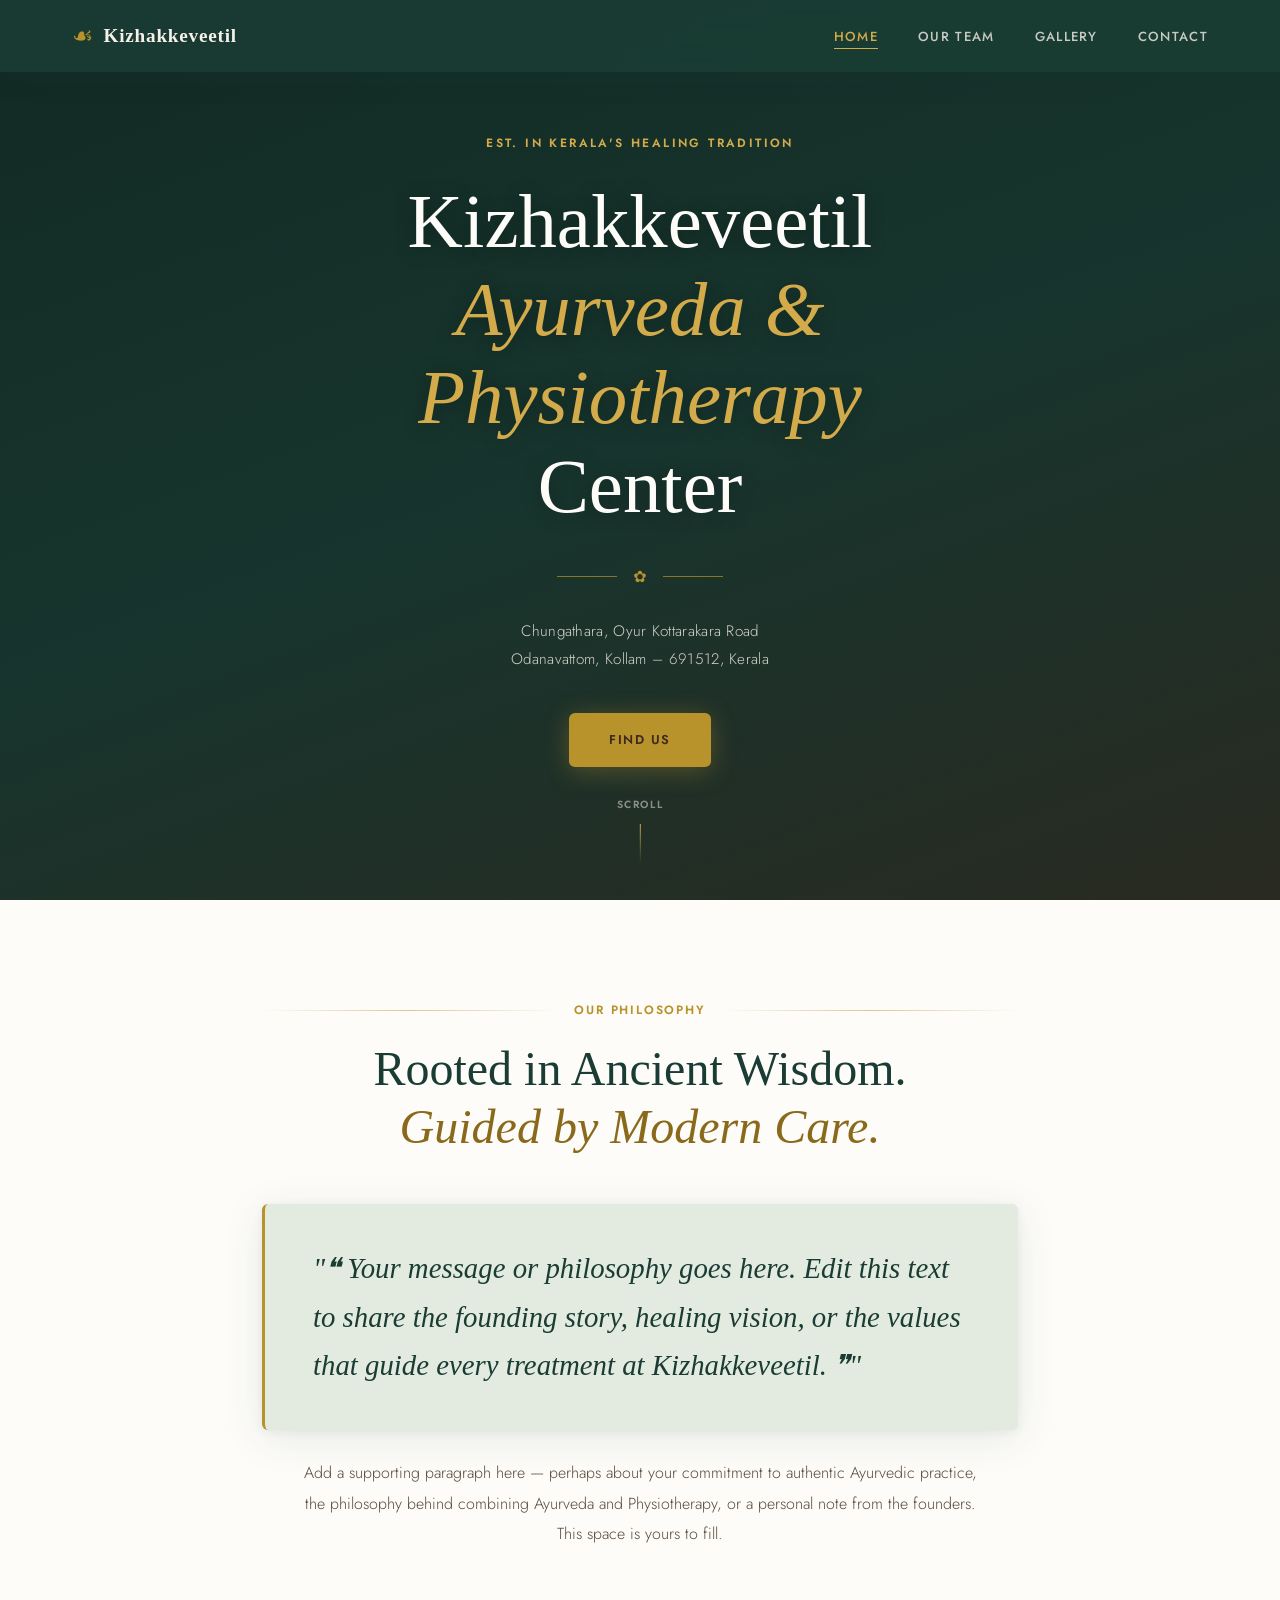
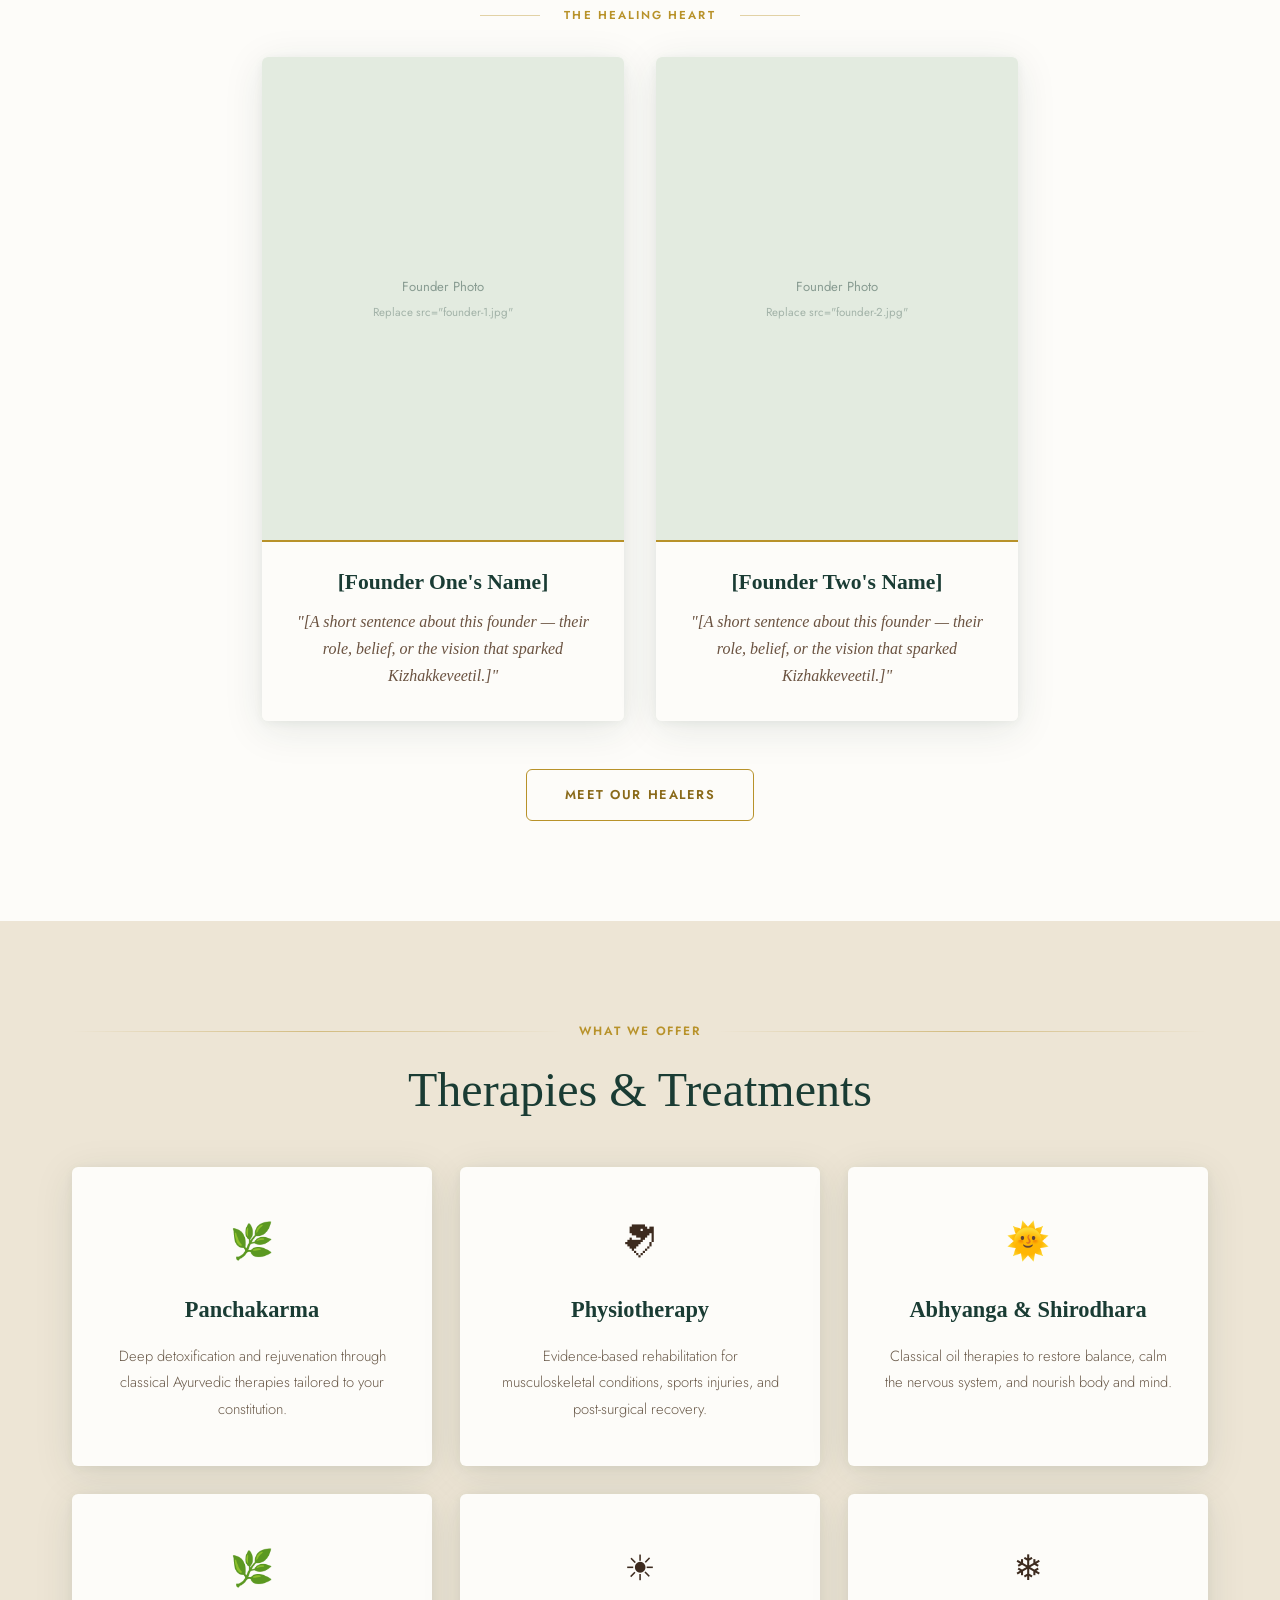
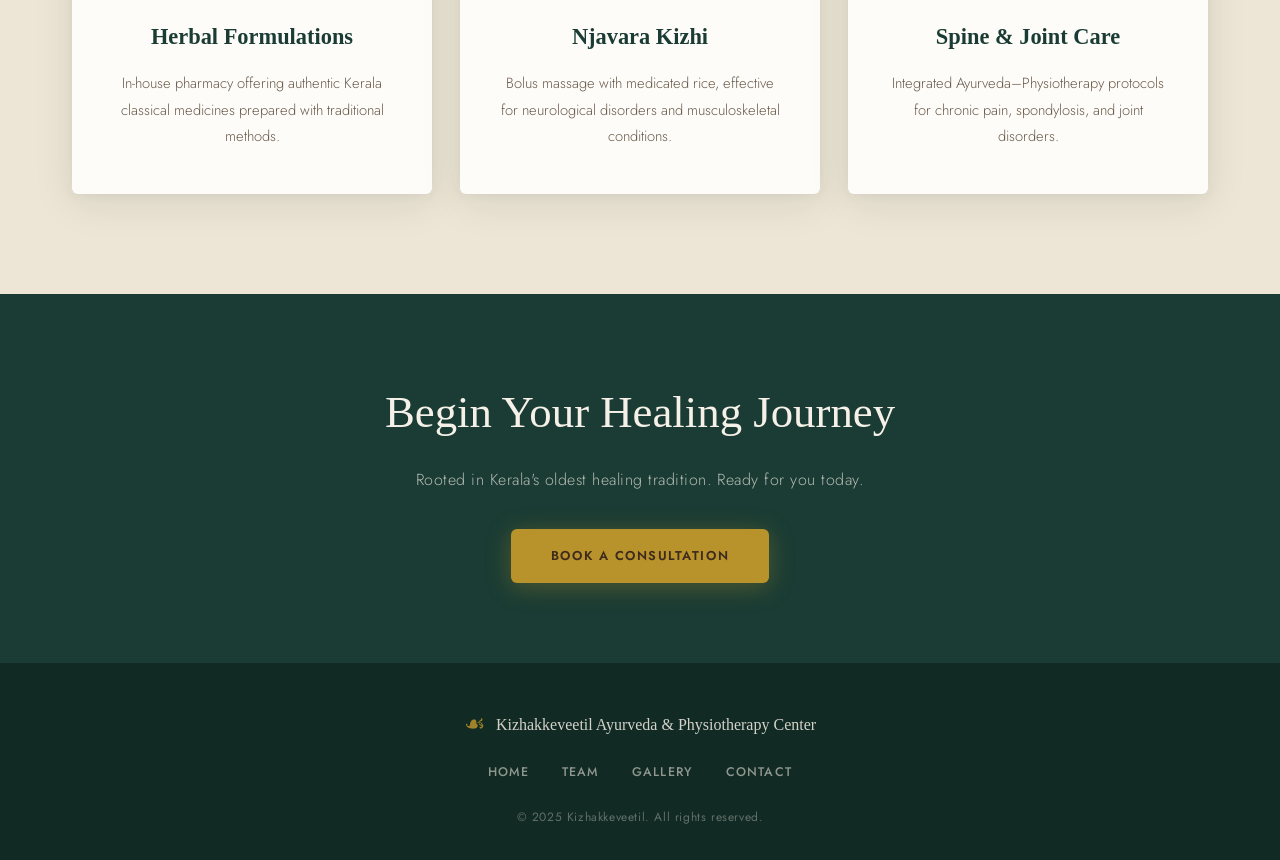
==== index.html @ 55d4a6c8 "edit 2" ====
<!DOCTYPE html>
<html lang="en">
<head>
  <meta charset="UTF-8" />
  <meta name="viewport" content="width=device-width, initial-scale=1.0" />
  <title>Kizhakkeveetil Ayurveda & Physiotherapy Center</title>
  <link rel="stylesheet" href="style.css" />
  <link rel="preconnect" href="https://fonts.googleapis.com" />
  <link rel="preconnect" href="https://fonts.gstatic.com" crossorigin />
  <link href="https://fonts.googleapis.com/css2?family=Cormorant+Garant:ital,wght@0,300;0,400;0,600;0,700;1,300;1,400&family=Jost:wght@300;400;500;600&display=swap" rel="stylesheet" />
</head>
<body>

  <!-- NAV -->
  <nav class="navbar" id="navbar">
    <div class="nav-inner">
      <a href="index.html" class="nav-logo">
        <span class="logo-leaf">&#9753;</span>
        <span class="logo-text">Kizhakkeveetil</span>
      </a>
      <button class="nav-toggle" id="navToggle" aria-label="Toggle menu">
        <span></span><span></span><span></span>
      </button>
      <ul class="nav-links" id="navLinks">
        <li><a href="index.html" class="active">Home</a></li>
        <li><a href="team.html">Our Team</a></li>
        <li><a href="gallery.html">Gallery</a></li>
        <li><a href="contact.html">Contact</a></li>
      </ul>
    </div>
  </nav>

  <!-- HERO -->
  <section class="hero" id="hero">
    <div class="hero-overlay"></div>
    <!-- Replace the src below with your clinic image path -->
    <img src="clinic-hero.jpg" alt="Kizhakkeveetil Clinic" class="hero-bg" id="heroBg" onerror="this.style.display='none'" />
    <div class="hero-content">
      <p class="hero-eyebrow">Est. in Kerala's Healing Tradition</p>
      <h1 class="hero-title">Kizhakkeveetil<br /><em>Ayurveda & Physiotherapy</em><br />Center</h1>
      <div class="hero-divider">
        <span class="divider-line"></span>
        <span class="divider-icon">&#10047;</span>
        <span class="divider-line"></span>
      </div>
      <address class="hero-address">
        Chungathara, Oyur Kottarakara Road<br />
        Odanavattom, Kollam – 691512, Kerala
      </address>
      <a href="contact.html" class="btn-primary">Find Us</a>
    </div>
    <div class="hero-scroll-hint">
      <span>Scroll</span>
      <div class="scroll-line"></div>
    </div>
  </section>

  <!-- PHILOSOPHY / MESSAGE -->
  <section class="philosophy" id="philosophy">
    <div class="section-inner philosophy-inner">
      <div class="philosophy-label">
        <span class="label-line"></span>
        <span>Our Philosophy</span>
        <span class="label-line"></span>
      </div>
      <h2 class="section-title">Rooted in Ancient Wisdom.<br /><em>Guided by Modern Care.</em></h2>

      <!-- ═══════════════════════════════════════════════════════════════════
           EDIT THIS SECTION — Replace the placeholder text below with your
           clinic's own message, philosophy, or mission statement.
           You can use multiple <p> tags for paragraphs.
      ═══════════════════════════════════════════════════════════════════ -->
      <div class="philosophy-text">
        <p class="philosophy-quote">
          "&#10077; <em>Your message or philosophy goes here. Edit this text to share the founding story, healing vision, or the values that guide every treatment at Kizhakkeveetil.</em> &#10078;"
        </p>
        <p class="philosophy-body">
          Add a supporting paragraph here — perhaps about your commitment to authentic Ayurvedic practice, the philosophy behind combining Ayurveda and Physiotherapy, or a personal note from the founders. This space is yours to fill.
        </p>
      </div>
      <!-- ═══════════════════════════════════════════════════════════════════ -->

      <!-- FOUNDERS -->
      <div class="founders">
        <p class="founders-label">The Healing Heart</p>
        <div class="founders-grid">

          <!-- ═══════════════════════════════════════════════════
               FOUNDER 1 — Replace image src and edit name + line
          ═══════════════════════════════════════════════════ -->
          <div class="founder-card">
            <div class="founder-photo-wrap">
              <img
                src="founder-1.jpg"
                alt="Founder 1"
                class="founder-photo"
                onerror="this.parentElement.classList.add('founder-placeholder')"
              />
              <div class="founder-placeholder-text">Founder Photo<br /><small>Replace src="founder-1.jpg"</small></div>
            </div>
            <div class="founder-info">
              <!-- Replace with founder's name -->
              <h3 class="founder-name">[Founder One's Name]</h3>
              <!-- Replace with a short one-liner: role, vision, or legacy sentence -->
              <p class="founder-line"><em>"[A short sentence about this founder — their role, belief, or the vision that sparked Kizhakkeveetil.]"</em></p>
            </div>
          </div>
          <!-- ═══════════════════════════════════════════════════ -->

          <!-- ═══════════════════════════════════════════════════
               FOUNDER 2 — Replace image src and edit name + line
          ═══════════════════════════════════════════════════ -->
          <div class="founder-card">
            <div class="founder-photo-wrap">
              <img
                src="founder-2.jpg"
                alt="Founder 2"
                class="founder-photo"
                onerror="this.parentElement.classList.add('founder-placeholder')"
              />
              <div class="founder-placeholder-text">Founder Photo<br /><small>Replace src="founder-2.jpg"</small></div>
            </div>
            <div class="founder-info">
              <!-- Replace with founder's name -->
              <h3 class="founder-name">[Founder Two's Name]</h3>
              <!-- Replace with a short one-liner -->
              <p class="founder-line"><em>"[A short sentence about this founder — their role, belief, or the vision that sparked Kizhakkeveetil.]"</em></p>
            </div>
          </div>
          <!-- ═══════════════════════════════════════════════════ -->

        </div>
      </div>
      <!-- END FOUNDERS -->

      <a href="team.html" class="btn-secondary">Meet Our Healers</a>
    </div>
  </section>

  <!-- SERVICES -->
  <section class="services" id="services">
    <div class="section-inner">
      <div class="philosophy-label">
        <span class="label-line"></span>
        <span>What We Offer</span>
        <span class="label-line"></span>
      </div>
      <h2 class="section-title">Therapies &amp; Treatments</h2>
      <div class="services-grid">

        <div class="service-card">
          <div class="service-icon">&#127807;</div>
          <h3>Panchakarma</h3>
          <p>Deep detoxification and rejuvenation through classical Ayurvedic therapies tailored to your constitution.</p>
        </div>

        <div class="service-card">
          <div class="service-icon">&#129544;</div>
          <h3>Physiotherapy</h3>
          <p>Evidence-based rehabilitation for musculoskeletal conditions, sports injuries, and post-surgical recovery.</p>
        </div>

        <div class="service-card">
          <div class="service-icon">&#127774;</div>
          <h3>Abhyanga &amp; Shirodhara</h3>
          <p>Classical oil therapies to restore balance, calm the nervous system, and nourish body and mind.</p>
        </div>

        <div class="service-card">
          <div class="service-icon">&#127807;</div>
          <h3>Herbal Formulations</h3>
          <p>In-house pharmacy offering authentic Kerala classical medicines prepared with traditional methods.</p>
        </div>

        <div class="service-card">
          <div class="service-icon">&#9728;</div>
          <h3>Njavara Kizhi</h3>
          <p>Bolus massage with medicated rice, effective for neurological disorders and musculoskeletal conditions.</p>
        </div>

        <div class="service-card">
          <div class="service-icon">&#10052;</div>
          <h3>Spine &amp; Joint Care</h3>
          <p>Integrated Ayurveda–Physiotherapy protocols for chronic pain, spondylosis, and joint disorders.</p>
        </div>

      </div>
    </div>
  </section>

  <!-- CTA STRIP -->
  <section class="cta-strip">
    <div class="section-inner cta-inner">
      <h2>Begin Your Healing Journey</h2>
      <p>Rooted in Kerala's oldest healing tradition. Ready for you today.</p>
      <a href="contact.html" class="btn-primary">Book a Consultation</a>
    </div>
  </section>

  <!-- FOOTER -->
  <footer class="footer">
    <div class="footer-inner">
      <div class="footer-brand">
        <span class="logo-leaf">&#9753;</span>
        <span>Kizhakkeveetil Ayurveda &amp; Physiotherapy Center</span>
      </div>
      <div class="footer-links">
        <a href="index.html">Home</a>
        <a href="team.html">Team</a>
        <a href="gallery.html">Gallery</a>
        <a href="contact.html">Contact</a>
      </div>
      <p class="footer-copy">&copy; 2025 Kizhakkeveetil. All rights reserved.</p>
    </div>
  </footer>

  <script src="script.js"></script>
</body>
</html>
---- style.css ----
/* ═══════════════════════════════════════════════════════════════
   KIZHAKKEVEETIL AYURVEDA & PHYSIOTHERAPY CENTER
   style.css — Premium Ayurvedic Identity
   
   Palette:
     Forest Green  #1A3C34
     Cream         #F5F0E8
     Sand          #EDE5D5
     Gold          #B8922A
     Dark Gold     #8A6A1A
     Bark Brown    #3D2B1F
     Soft Moss     #E3EBE0
     White         #FDFCF9
   ═══════════════════════════════════════════════════════════════ */

:root {
  --green:       #1A3C34;
  --green-deep:  #122A24;
  --green-light: #2E5C4F;
  --cream:       #F5F0E8;
  --sand:        #EDE5D5;
  --gold:        #B8922A;
  --gold-light:  #D4AB4A;
  --gold-dark:   #8A6A1A;
  --bark:        #3D2B1F;
  --moss:        #E3EBE0;
  --white:       #FDFCF9;

  --font-display: 'Cormorant Garant', Georgia, serif;
  --font-body:    'Jost', system-ui, sans-serif;

  --shadow-card:   0 8px 40px rgba(26,60,52,0.10), 0 2px 10px rgba(26,60,52,0.06);
  --shadow-hover:  0 20px 60px rgba(26,60,52,0.16), 0 6px 20px rgba(26,60,52,0.10);
  --shadow-nav:    0 4px 30px rgba(26,60,52,0.12);

  --radius:     6px;
  --nav-height: 72px;
  --max-width:  1200px;
  --section-pad: 100px;
}

/* ─── RESET & BASE ───────────────────────────────────────────── */
*, *::before, *::after { box-sizing: border-box; margin: 0; padding: 0; }

html { scroll-behavior: smooth; font-size: 16px; }

body {
  font-family: var(--font-body);
  background-color: var(--cream);
  color: var(--bark);
  line-height: 1.7;
  -webkit-font-smoothing: antialiased;
}

img { display: block; max-width: 100%; height: auto; }
a { color: inherit; text-decoration: none; }
address { font-style: normal; }

/* ─── NAVBAR ─────────────────────────────────────────────────── */
.navbar {
  position: fixed;
  top: 0; left: 0; right: 0;
  z-index: 1000;
  height: var(--nav-height);
  background: rgba(26, 60, 52, 0.96);
  backdrop-filter: blur(12px);
  -webkit-backdrop-filter: blur(12px);
  box-shadow: var(--shadow-nav);
  transition: background 0.3s;
}

.navbar.scrolled {
  background: rgba(18, 42, 36, 0.98);
}

.nav-inner {
  max-width: var(--max-width);
  margin: 0 auto;
  padding: 0 32px;
  height: 100%;
  display: flex;
  align-items: center;
  justify-content: space-between;
}

.nav-logo {
  display: flex;
  align-items: center;
  gap: 10px;
  color: var(--cream);
  text-decoration: none;
}

.logo-leaf {
  font-size: 1.5rem;
  color: var(--gold);
  line-height: 1;
}

.logo-text {
  font-family: var(--font-display);
  font-size: 1.2rem;
  font-weight: 600;
  letter-spacing: 0.04em;
  color: var(--cream);
}

.nav-links {
  display: flex;
  list-style: none;
  gap: 40px;
}

.nav-links a {
  font-family: var(--font-body);
  font-size: 0.82rem;
  font-weight: 500;
  letter-spacing: 0.1em;
  text-transform: uppercase;
  color: rgba(245, 240, 232, 0.8);
  padding-bottom: 2px;
  border-bottom: 1px solid transparent;
  transition: color 0.2s, border-color 0.2s;
}

.nav-links a:hover,
.nav-links a.active {
  color: var(--gold-light);
  border-bottom-color: var(--gold-light);
}

.nav-toggle {
  display: none;
  flex-direction: column;
  gap: 5px;
  background: none;
  border: none;
  cursor: pointer;
  padding: 4px;
}

.nav-toggle span {
  display: block;
  width: 26px;
  height: 2px;
  background: var(--cream);
  border-radius: 2px;
  transition: all 0.3s;
}

/* ─── SECTION UTILITIES ──────────────────────────────────────── */
.section-inner {
  max-width: var(--max-width);
  margin: 0 auto;
  padding: var(--section-pad) 32px;
}

.philosophy-label {
  display: flex;
  align-items: center;
  gap: 16px;
  margin-bottom: 20px;
  font-family: var(--font-body);
  font-size: 0.75rem;
  font-weight: 600;
  letter-spacing: 0.15em;
  text-transform: uppercase;
  color: var(--gold);
}

.label-line {
  flex: 1;
  height: 1px;
  background: linear-gradient(to right, transparent, var(--gold), transparent);
  opacity: 0.5;
}

.section-title {
  font-family: var(--font-display);
  font-size: clamp(2rem, 4vw, 3rem);
  font-weight: 400;
  color: var(--green);
  line-height: 1.2;
  margin-bottom: 48px;
  text-align: center;
}

.section-title em {
  font-style: italic;
  color: var(--gold-dark);
}

/* ─── HERO ───────────────────────────────────────────────────── */
.hero {
  position: relative;
  min-height: 100vh;
  display: flex;
  align-items: center;
  justify-content: center;
  overflow: hidden;
  background: var(--green-deep);
}

.hero-bg {
  position: absolute;
  inset: 0;
  width: 100%;
  height: 100%;
  object-fit: cover;
  object-position: center;
  z-index: 0;
}

.hero-overlay {
  position: absolute;
  inset: 0;
  background: linear-gradient(
    160deg,
    rgba(18, 42, 36, 0.75) 0%,
    rgba(26, 60, 52, 0.60) 50%,
    rgba(61, 43, 31, 0.55) 100%
  );
  z-index: 1;
}

.hero-content {
  position: relative;
  z-index: 2;
  text-align: center;
  padding: 40px 24px;
  max-width: 800px;
}

.hero-eyebrow {
  font-family: var(--font-body);
  font-size: 0.75rem;
  font-weight: 600;
  letter-spacing: 0.2em;
  text-transform: uppercase;
  color: var(--gold-light);
  margin-bottom: 24px;
}

.hero-title {
  font-family: var(--font-display);
  font-size: clamp(2.4rem, 6vw, 5rem);
  font-weight: 300;
  line-height: 1.15;
  color: var(--white);
  margin-bottom: 32px;
  text-shadow: 0 2px 20px rgba(0,0,0,0.3);
}

.hero-title em {
  font-style: italic;
  color: var(--gold-light);
  font-weight: 400;
}

.hero-divider {
  display: flex;
  align-items: center;
  gap: 16px;
  justify-content: center;
  margin-bottom: 28px;
}

.divider-line {
  width: 60px;
  height: 1px;
  background: var(--gold);
  opacity: 0.7;
}

.divider-icon {
  color: var(--gold);
  font-size: 1rem;
}

.hero-address {
  font-family: var(--font-body);
  font-size: 0.95rem;
  font-weight: 300;
  color: rgba(245, 240, 232, 0.85);
  line-height: 1.8;
  margin-bottom: 40px;
  letter-spacing: 0.02em;
}

.hero-scroll-hint {
  position: absolute;
  bottom: 36px;
  left: 50%;
  transform: translateX(-50%);
  z-index: 2;
  display: flex;
  flex-direction: column;
  align-items: center;
  gap: 10px;
  color: rgba(245, 240, 232, 0.5);
  font-size: 0.65rem;
  font-weight: 600;
  letter-spacing: 0.15em;
  text-transform: uppercase;
}

.scroll-line {
  width: 1px;
  height: 40px;
  background: linear-gradient(to bottom, var(--gold-light), transparent);
  animation: scrollPulse 2s ease-in-out infinite;
}

@keyframes scrollPulse {
  0%, 100% { opacity: 0.4; transform: scaleY(0.8); }
  50%       { opacity: 1;   transform: scaleY(1);   }
}

/* ─── BUTTONS ────────────────────────────────────────────────── */
.btn-primary {
  display: inline-block;
  background: var(--gold);
  color: var(--bark);
  font-family: var(--font-body);
  font-size: 0.8rem;
  font-weight: 600;
  letter-spacing: 0.12em;
  text-transform: uppercase;
  padding: 16px 40px;
  border-radius: var(--radius);
  box-shadow: 0 4px 24px rgba(184, 146, 42, 0.35);
  transition: background 0.25s, transform 0.2s, box-shadow 0.25s;
}

.btn-primary:hover {
  background: var(--gold-light);
  transform: translateY(-2px);
  box-shadow: 0 8px 32px rgba(184, 146, 42, 0.45);
}

.btn-secondary {
  display: inline-block;
  border: 1.5px solid var(--gold);
  color: var(--gold-dark);
  font-family: var(--font-body);
  font-size: 0.8rem;
  font-weight: 600;
  letter-spacing: 0.12em;
  text-transform: uppercase;
  padding: 14px 38px;
  border-radius: var(--radius);
  transition: all 0.25s;
}

.btn-secondary:hover {
  background: var(--gold);
  color: var(--bark);
  transform: translateY(-2px);
  box-shadow: 0 8px 32px rgba(184, 146, 42, 0.25);
}

/* ─── PHILOSOPHY ─────────────────────────────────────────────── */
.philosophy {
  background: var(--white);
}

.philosophy-inner {
  text-align: center;
  max-width: 820px;
}

.philosophy-quote {
  font-family: var(--font-display);
  font-size: clamp(1.3rem, 2.5vw, 1.8rem);
  font-style: italic;
  font-weight: 400;
  color: var(--green);
  line-height: 1.7;
  margin-bottom: 28px;
  padding: 40px 48px;
  background: var(--moss);
  border-left: 3px solid var(--gold);
  border-radius: var(--radius);
  box-shadow: var(--shadow-card);
  text-align: left;
}

.philosophy-body {
  font-size: 1rem;
  font-weight: 300;
  color: #5a4a3a;
  line-height: 1.9;
  margin-bottom: 40px;
  max-width: 680px;
  margin-left: auto;
  margin-right: auto;
}

/* ─── FOUNDERS (inside Philosophy section) ───────────────────── */
.founders {
  width: 100%;
  margin-top: 56px;
  margin-bottom: 48px;
}

.founders-label {
  font-family: var(--font-body);
  font-size: 0.72rem;
  font-weight: 600;
  letter-spacing: 0.18em;
  text-transform: uppercase;
  color: var(--gold);
  text-align: center;
  margin-bottom: 32px;
  position: relative;
}

.founders-label::before,
.founders-label::after {
  content: '';
  position: absolute;
  top: 50%;
  width: 60px;
  height: 1px;
  background: var(--gold);
  opacity: 0.4;
}

.founders-label::before { right: calc(50% + 100px); }
.founders-label::after  { left:  calc(50% + 100px); }

.founders-grid {
  display: grid;
  grid-template-columns: 1fr 1fr;
  gap: 32px;
  max-width: 860px;
  margin: 0 auto;
}

.founder-card {
  display: flex;
  flex-direction: column;
  align-items: center;
  gap: 0;
  background: var(--white);
  border-radius: var(--radius);
  box-shadow: var(--shadow-card);
  overflow: hidden;
  transition: transform 0.3s ease, box-shadow 0.3s ease;
}

.founder-card:hover {
  transform: translateY(-6px);
  box-shadow: var(--shadow-hover);
}

.founder-photo-wrap {
  width: 100%;
  aspect-ratio: 3 / 4;
  overflow: hidden;
  background: var(--moss);
  position: relative;
  display: flex;
  align-items: center;
  justify-content: center;
}

.founder-photo {
  width: 100%;
  height: 100%;
  object-fit: cover;
  object-position: top center;
  transition: transform 0.5s ease;
  display: block;
}

.founder-card:hover .founder-photo {
  transform: scale(1.04);
}

/* hide real image when broken, show placeholder text */
.founder-photo-wrap.founder-placeholder .founder-photo {
  display: none;
}

.founder-placeholder-text {
  display: none;
  text-align: center;
  font-family: var(--font-body);
  font-size: 0.82rem;
  color: rgba(26, 60, 52, 0.45);
  padding: 20px;
  line-height: 1.6;
}

.founder-placeholder-text small {
  display: block;
  margin-top: 6px;
  font-size: 0.72rem;
  opacity: 0.7;
}

.founder-photo-wrap.founder-placeholder .founder-placeholder-text {
  display: block;
}

.founder-info {
  width: 100%;
  padding: 28px 28px 32px;
  text-align: center;
  border-top: 2px solid var(--gold);
  background: var(--white);
}

.founder-name {
  font-family: var(--font-display);
  font-size: 1.35rem;
  font-weight: 600;
  color: var(--green);
  margin-bottom: 12px;
  line-height: 1.2;
}

.founder-line {
  font-family: var(--font-display);
  font-size: 1rem;
  font-style: italic;
  color: #6a5240;
  line-height: 1.7;
}

/* Responsive */
@media (max-width: 600px) {
  .founders-grid {
    grid-template-columns: 1fr;
    max-width: 360px;
  }

  .founders-label::before,
  .founders-label::after { display: none; }
}

/* ─── SERVICES ───────────────────────────────────────────────── */
.services {
  background: var(--sand);
}

.services-grid {
  display: grid;
  grid-template-columns: repeat(3, 1fr);
  gap: 28px;
}

.service-card {
  background: var(--white);
  padding: 44px 36px;
  border-radius: var(--radius);
  box-shadow: var(--shadow-card);
  transition: transform 0.3s ease, box-shadow 0.3s ease;
  text-align: center;
}

.service-card:hover {
  transform: translateY(-8px);
  box-shadow: var(--shadow-hover);
}

.service-icon {
  font-size: 2.2rem;
  margin-bottom: 20px;
  display: block;
}

.service-card h3 {
  font-family: var(--font-display);
  font-size: 1.4rem;
  font-weight: 600;
  color: var(--green);
  margin-bottom: 14px;
}

.service-card p {
  font-size: 0.92rem;
  font-weight: 300;
  color: #6a5a4a;
  line-height: 1.8;
}

/* ─── CTA STRIP ──────────────────────────────────────────────── */
.cta-strip {
  background: var(--green);
  text-align: center;
}

.cta-inner {
  padding-top: 80px;
  padding-bottom: 80px;
}

.cta-strip h2 {
  font-family: var(--font-display);
  font-size: clamp(1.8rem, 3.5vw, 2.8rem);
  font-weight: 400;
  color: var(--cream);
  margin-bottom: 16px;
}

.cta-strip p {
  font-size: 1rem;
  font-weight: 300;
  color: rgba(245, 240, 232, 0.7);
  margin-bottom: 36px;
  letter-spacing: 0.03em;
}

/* ─── PAGE HERO (inner pages) ────────────────────────────────── */
.page-hero {
  min-height: 52vh;
  background: var(--green);
  display: flex;
  align-items: center;
  justify-content: center;
  text-align: center;
  padding: calc(var(--nav-height) + 60px) 32px 80px;
  position: relative;
  overflow: hidden;
}

.page-hero::before {
  content: '';
  position: absolute;
  inset: 0;
  background: radial-gradient(ellipse at center, rgba(184,146,42,0.08) 0%, transparent 70%);
  pointer-events: none;
}

.page-hero-content {
  position: relative;
  max-width: 700px;
}

.page-hero-title {
  font-family: var(--font-display);
  font-size: clamp(2.4rem, 5vw, 4rem);
  font-weight: 300;
  color: var(--cream);
  line-height: 1.2;
  margin-bottom: 24px;
}

.page-hero-title em {
  font-style: italic;
  color: var(--gold-light);
}

.page-hero-sub {
  font-size: 1rem;
  font-weight: 300;
  color: rgba(245, 240, 232, 0.75);
  max-width: 540px;
  margin: 0 auto;
  letter-spacing: 0.02em;
}

/* ─── TEAM ───────────────────────────────────────────────────── */
.team-section {
  background: var(--white);
}

.team-section .section-inner {
  display: flex;
  flex-direction: column;
  gap: 60px;
}

.team-card {
  display: grid;
  grid-template-columns: 340px 1fr;
  gap: 60px;
  background: var(--cream);
  border-radius: var(--radius);
  box-shadow: var(--shadow-card);
  overflow: hidden;
  transition: box-shadow 0.3s;
}

.team-card:hover {
  box-shadow: var(--shadow-hover);
}

.team-card.featured {
  grid-template-columns: 380px 1fr;
}

.team-photo-wrap {
  position: relative;
  aspect-ratio: 3/4;
  overflow: hidden;
  background: var(--moss);
  display: flex;
  align-items: center;
  justify-content: center;
}

.team-photo {
  width: 100%;
  height: 100%;
  object-fit: cover;
  object-position: top center;
  display: block;
}

.team-photo-wrap.photo-placeholder .team-photo {
  display: none;
}

.photo-placeholder-text {
  display: none;
  text-align: center;
  font-family: var(--font-body);
  font-size: 0.85rem;
  color: rgba(26, 60, 52, 0.5);
  padding: 20px;
}

.photo-placeholder-text small {
  display: block;
  margin-top: 6px;
  font-size: 0.75rem;
  opacity: 0.7;
}

.team-photo-wrap.photo-placeholder .photo-placeholder-text {
  display: block;
}

.team-bio {
  padding: 48px 40px 48px 0;
  display: flex;
  flex-direction: column;
  justify-content: center;
}

.team-role-tag {
  display: inline-block;
  background: var(--gold);
  color: var(--bark);
  font-family: var(--font-body);
  font-size: 0.7rem;
  font-weight: 700;
  letter-spacing: 0.14em;
  text-transform: uppercase;
  padding: 5px 14px;
  border-radius: 3px;
  margin-bottom: 18px;
}

.team-name {
  font-family: var(--font-display);
  font-size: clamp(1.6rem, 2.5vw, 2.2rem);
  font-weight: 600;
  color: var(--green);
  margin-bottom: 6px;
  line-height: 1.2;
}

.team-quals {
  font-family: var(--font-display);
  font-size: 1rem;
  font-style: italic;
  color: var(--gold-dark);
  margin-bottom: 24px;
}

.team-divider {
  width: 48px;
  height: 2px;
  background: var(--gold);
  margin-bottom: 24px;
  border-radius: 2px;
}

.team-bio-text {
  font-size: 0.95rem;
  font-weight: 300;
  color: #5a4a3a;
  line-height: 1.9;
  margin-bottom: 16px;
}

/* ─── GALLERY ────────────────────────────────────────────────── */
.gallery-section {
  background: var(--sand);
}

.gallery-grid {
  display: grid;
  grid-template-columns: repeat(3, 1fr);
  grid-auto-rows: 260px;
  gap: 16px;
}

.gallery-item {
  position: relative;
  overflow: hidden;
  border-radius: var(--radius);
  box-shadow: var(--shadow-card);
  background: var(--moss);
  cursor: pointer;
}

.gallery-item.gallery-large {
  grid-column: span 2;
}

.gallery-item img {
  width: 100%;
  height: 100%;
  object-fit: cover;
  transition: transform 0.5s ease;
  display: block;
}

.gallery-item:hover img {
  transform: scale(1.06);
}

.gallery-item.gallery-placeholder::after {
  content: 'Add Image';
  position: absolute;
  inset: 0;
  display: flex;
  align-items: center;
  justify-content: center;
  font-family: var(--font-body);
  font-size: 0.85rem;
  color: rgba(26, 60, 52, 0.4);
  letter-spacing: 0.1em;
}

.gallery-caption {
  position: absolute;
  bottom: 0; left: 0; right: 0;
  background: linear-gradient(to top, rgba(18,42,36,0.7), transparent);
  color: var(--cream);
  font-size: 0.8rem;
  font-weight: 500;
  letter-spacing: 0.08em;
  padding: 24px 16px 14px;
  transform: translateY(100%);
  transition: transform 0.3s ease;
}

.gallery-item:hover .gallery-caption {
  transform: translateY(0);
}

/* ─── REVIEWS ────────────────────────────────────────────────── */
.reviews-section {
  background: var(--white);
}

.reviews-grid {
  display: grid;
  grid-template-columns: repeat(2, 1fr);
  gap: 28px;
}

.review-card {
  background: var(--cream);
  padding: 40px 36px;
  border-radius: var(--radius);
  box-shadow: var(--shadow-card);
  border-top: 3px solid var(--gold);
  transition: transform 0.3s, box-shadow 0.3s;
}

.review-card:hover {
  transform: translateY(-5px);
  box-shadow: var(--shadow-hover);
}

.review-stars {
  color: var(--gold);
  font-size: 1rem;
  letter-spacing: 2px;
  margin-bottom: 20px;
}

.review-text {
  font-family: var(--font-display);
  font-size: 1.1rem;
  font-style: italic;
  color: var(--green);
  line-height: 1.8;
  margin-bottom: 28px;
}

.review-author {
  display: flex;
  align-items: center;
  gap: 14px;
}

.review-author-info strong {
  display: block;
  font-family: var(--font-body);
  font-size: 0.9rem;
  font-weight: 600;
  color: var(--bark);
  margin-bottom: 2px;
}

.review-author-info span {
  font-size: 0.78rem;
  color: var(--gold-dark);
  letter-spacing: 0.05em;
}

/* ─── CONTACT ────────────────────────────────────────────────── */
.contact-section {
  background: var(--sand);
}

.contact-inner {
  display: flex;
  flex-direction: column;
  gap: 80px;
}

.contact-cards {
  display: grid;
  grid-template-columns: repeat(4, 1fr);
  gap: 24px;
}

.contact-card {
  background: var(--white);
  padding: 40px 28px;
  border-radius: var(--radius);
  box-shadow: var(--shadow-card);
  text-align: center;
  transition: transform 0.3s, box-shadow 0.3s;
}

.contact-card:hover {
  transform: translateY(-6px);
  box-shadow: var(--shadow-hover);
}

.contact-icon {
  font-size: 2rem;
  margin-bottom: 16px;
  display: block;
}

.contact-card h3 {
  font-family: var(--font-display);
  font-size: 1.3rem;
  font-weight: 600;
  color: var(--green);
  margin-bottom: 14px;
}

.contact-card p,
.contact-card address {
  font-size: 0.9rem;
  font-weight: 300;
  color: #6a5a4a;
  line-height: 1.9;
}

.contact-card a {
  color: var(--gold-dark);
  font-weight: 500;
  transition: color 0.2s;
}

.contact-card a:hover {
  color: var(--gold);
}

.contact-note {
  margin-top: 10px;
  font-size: 0.8rem !important;
  color: rgba(106, 90, 74, 0.7) !important;
  font-style: italic;
}

.hours-table {
  width: 100%;
  border-collapse: collapse;
  font-size: 0.82rem;
  text-align: left;
}

.hours-table td {
  padding: 6px 0;
  color: #6a5a4a;
  font-weight: 300;
}

.hours-table td:last-child {
  text-align: right;
  font-weight: 500;
  color: var(--green);
}

.map-section {
  text-align: center;
}

.map-wrapper {
  border-radius: var(--radius);
  overflow: hidden;
  box-shadow: var(--shadow-card);
  margin-top: 0;
  border: 3px solid rgba(184, 146, 42, 0.2);
}

.map-wrapper iframe {
  display: block;
}

.map-note {
  margin-top: 16px;
  font-size: 0.82rem;
  color: rgba(106, 90, 74, 0.7);
  font-style: italic;
  text-align: center;
}

/* ─── FOOTER ─────────────────────────────────────────────────── */
.footer {
  background: var(--green-deep);
  padding: 48px 0 32px;
}

.footer-inner {
  max-width: var(--max-width);
  margin: 0 auto;
  padding: 0 32px;
  display: flex;
  flex-direction: column;
  align-items: center;
  gap: 24px;
  text-align: center;
}

.footer-brand {
  display: flex;
  align-items: center;
  gap: 10px;
  font-family: var(--font-display);
  font-size: 1rem;
  color: var(--cream);
  opacity: 0.85;
}

.footer-links {
  display: flex;
  gap: 32px;
  flex-wrap: wrap;
  justify-content: center;
}

.footer-links a {
  font-size: 0.78rem;
  font-weight: 500;
  letter-spacing: 0.1em;
  text-transform: uppercase;
  color: rgba(245, 240, 232, 0.55);
  transition: color 0.2s;
}

.footer-links a:hover {
  color: var(--gold-light);
}

.footer-copy {
  font-size: 0.75rem;
  color: rgba(245, 240, 232, 0.35);
  letter-spacing: 0.05em;
}

/* ─── FADE-IN ANIMATION ──────────────────────────────────────── */
.fade-in {
  opacity: 0;
  transform: translateY(28px);
  transition: opacity 0.7s ease, transform 0.7s ease;
}

.fade-in.visible {
  opacity: 1;
  transform: translateY(0);
}

/* ─── RESPONSIVE ─────────────────────────────────────────────── */
@media (max-width: 1024px) {
  .services-grid {
    grid-template-columns: repeat(2, 1fr);
  }

  .contact-cards {
    grid-template-columns: repeat(2, 1fr);
  }

  .team-card,
  .team-card.featured {
    grid-template-columns: 280px 1fr;
    gap: 36px;
  }
}

@media (max-width: 768px) {
  :root {
    --section-pad: 64px;
    --nav-height:  64px;
  }

  .nav-toggle { display: flex; }

  .nav-links {
    display: none;
    position: absolute;
    top: var(--nav-height);
    left: 0; right: 0;
    background: rgba(18, 42, 36, 0.98);
    flex-direction: column;
    gap: 0;
    padding: 12px 0 24px;
  }

  .nav-links.open { display: flex; }

  .nav-links li a {
    display: block;
    padding: 14px 32px;
    font-size: 0.9rem;
    border-bottom: none;
  }

  .services-grid {
    grid-template-columns: 1fr;
    gap: 20px;
  }

  .reviews-grid {
    grid-template-columns: 1fr;
  }

  .gallery-grid {
    grid-template-columns: repeat(2, 1fr);
    grid-auto-rows: 200px;
  }

  .gallery-item.gallery-large {
    grid-column: span 1;
  }

  .contact-cards {
    grid-template-columns: 1fr;
    gap: 16px;
  }

  .team-card,
  .team-card.featured {
    grid-template-columns: 1fr;
  }

  .team-photo-wrap {
    aspect-ratio: 4/3;
  }

  .team-bio {
    padding: 32px 28px 36px;
  }

  .philosophy-quote {
    padding: 28px 24px;
  }
}

@media (max-width: 480px) {
  .section-inner { padding-left: 20px; padding-right: 20px; }
  .nav-inner     { padding: 0 20px; }

  .gallery-grid {
    grid-template-columns: 1fr;
    grid-auto-rows: 220px;
  }

  .hero-title { font-size: 2.2rem; }
}

/* ─── REDUCED MOTION ─────────────────────────────────────────── */
@media (prefers-reduced-motion: reduce) {
  *, *::before, *::after {
    animation-duration: 0.01ms !important;
    transition-duration: 0.01ms !important;
  }
}
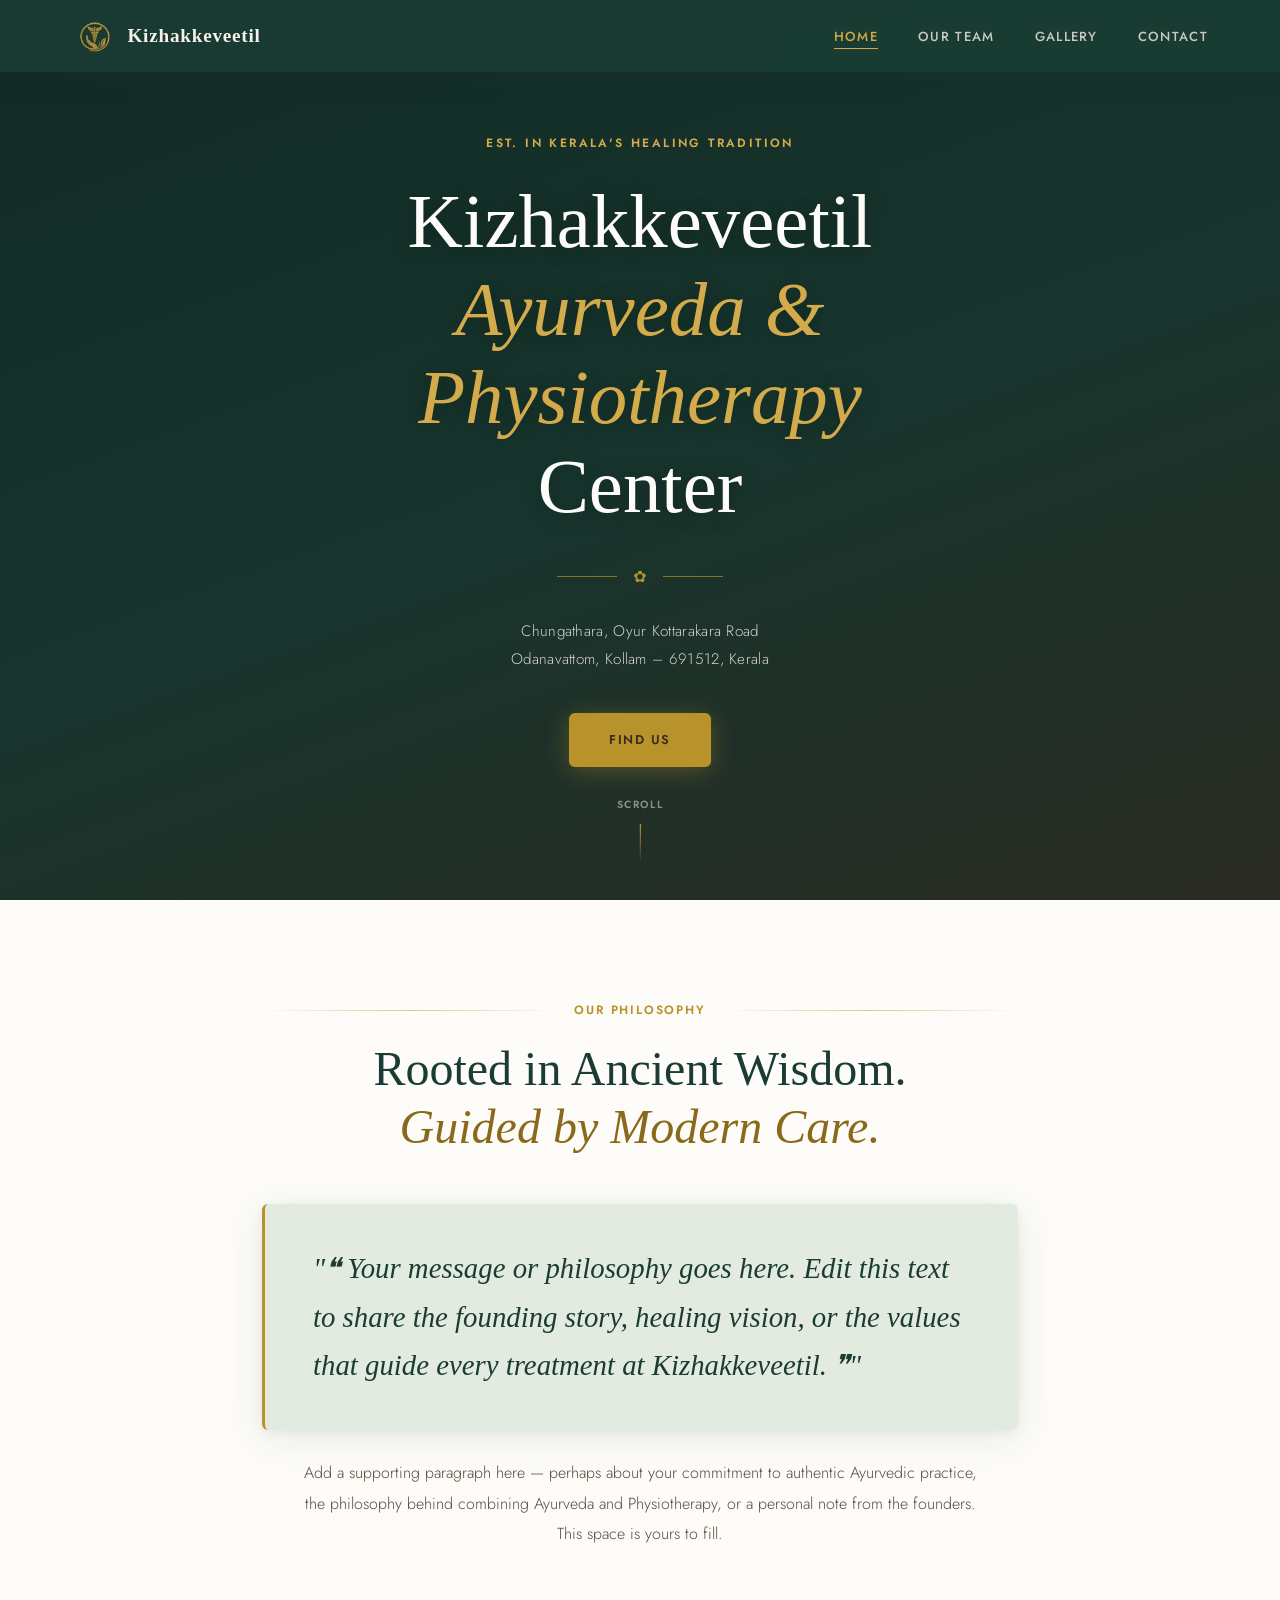
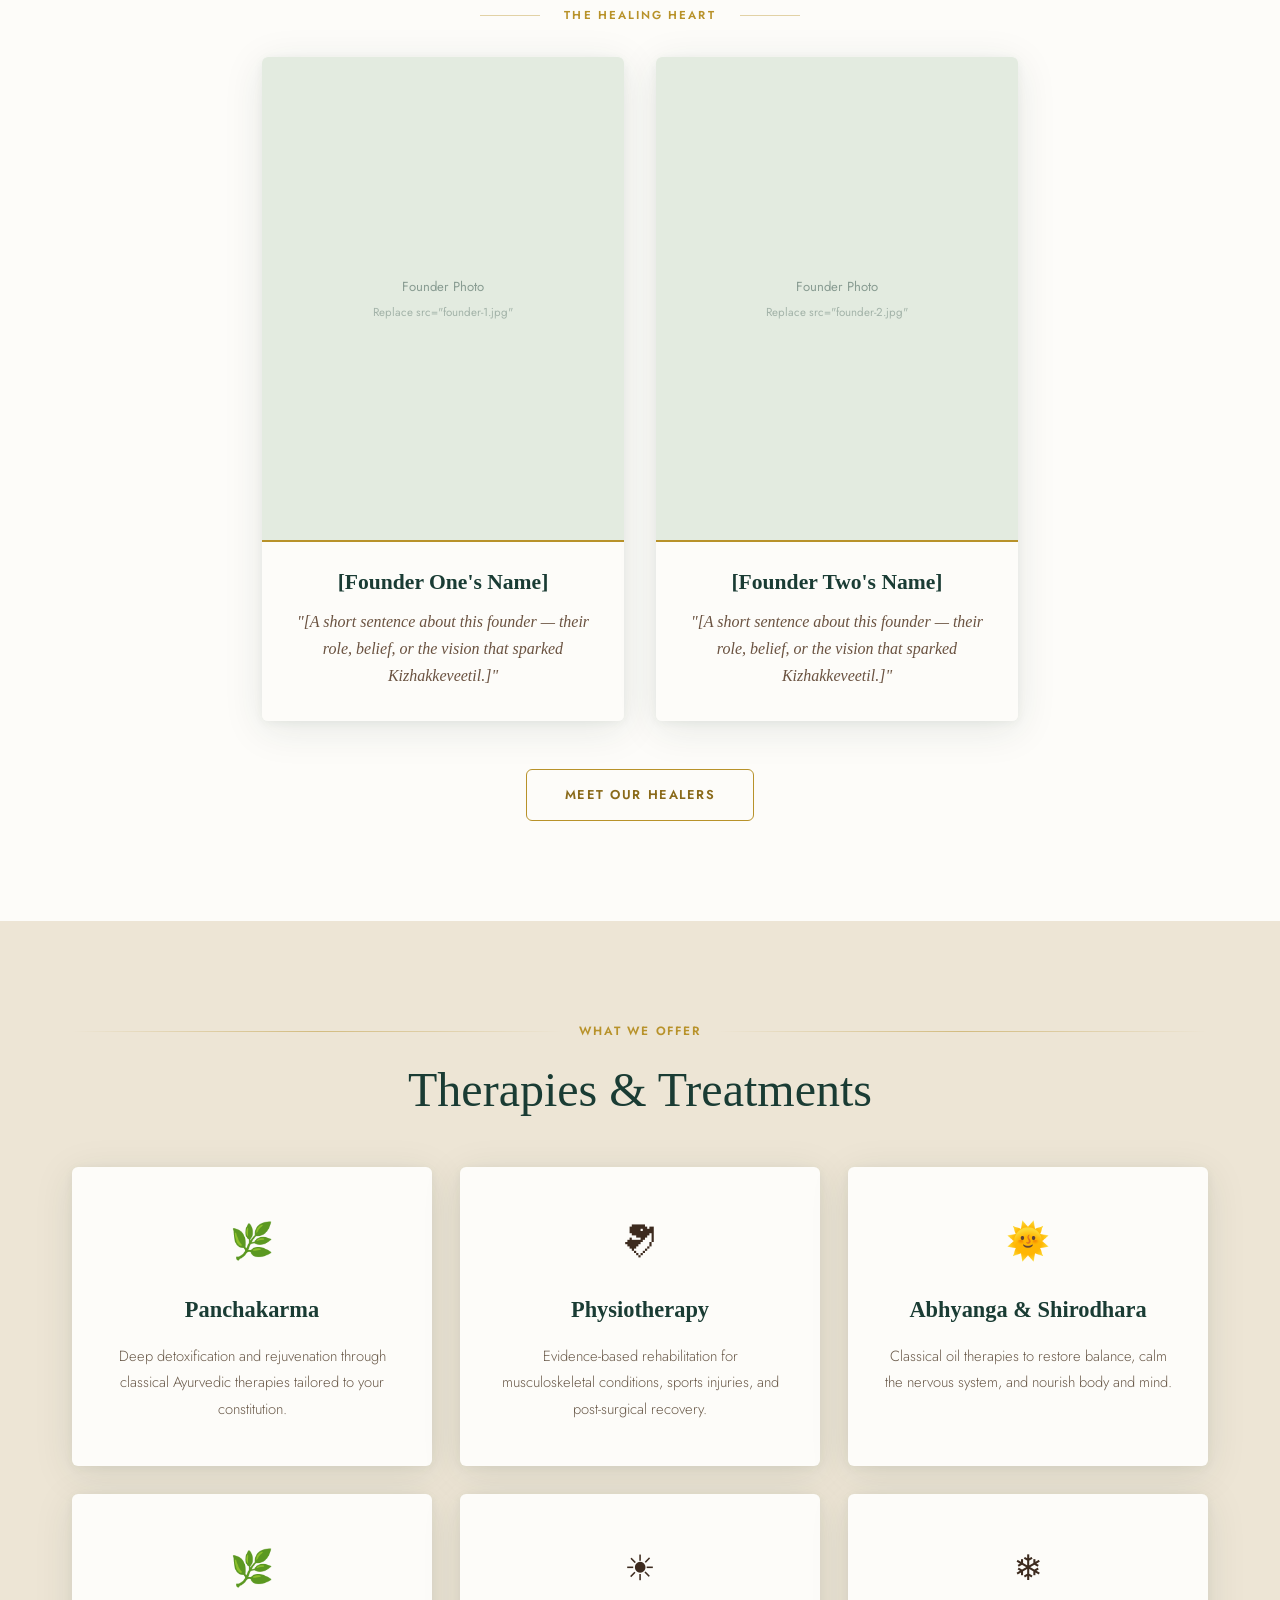
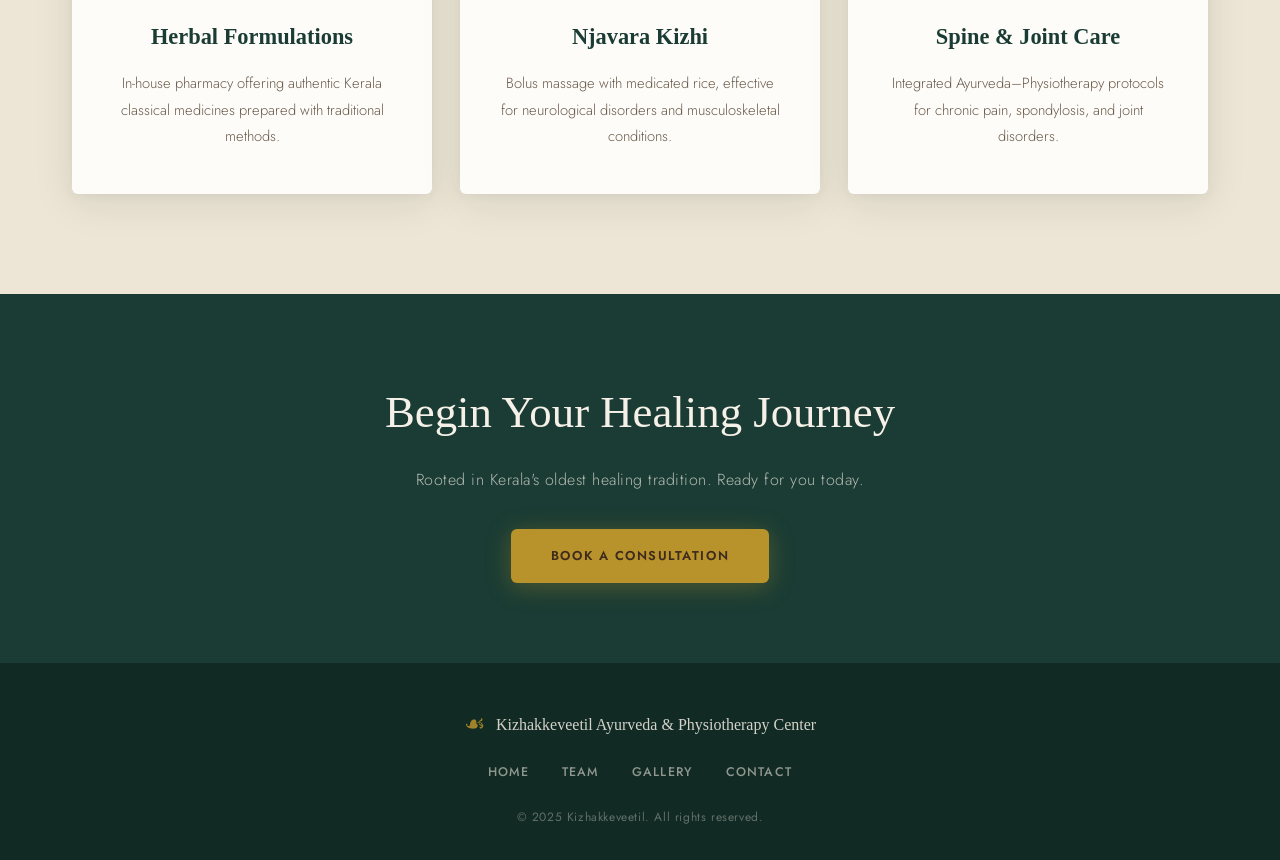
==== commit e6c9be69: "logo change" ====
--- a/index.html
+++ b/index.html
@@ -15,7 +15,7 @@
   <nav class="navbar" id="navbar">
     <div class="nav-inner">
       <a href="index.html" class="nav-logo">
-        <span class="logo-leaf">&#9753;</span>
+        <img src="images/Clinic_Logo_Golden.png" alt="Logo" class="logo-img" />
         <span class="logo-text">Kizhakkeveetil</span>
       </a>
       <button class="nav-toggle" id="navToggle" aria-label="Toggle menu">
--- a/style.css
+++ b/style.css
@@ -1199,4 +1199,13 @@
     animation-duration: 0.01ms !important;
     transition-duration: 0.01ms !important;
   }
+}
+
+/* ─── LOGO CHANGE ─────────────────────────────────────────── */
+
+.logo-img {
+  height: 36px;
+  width: auto;
+  display: block;
+  object-fit: contain;
 }
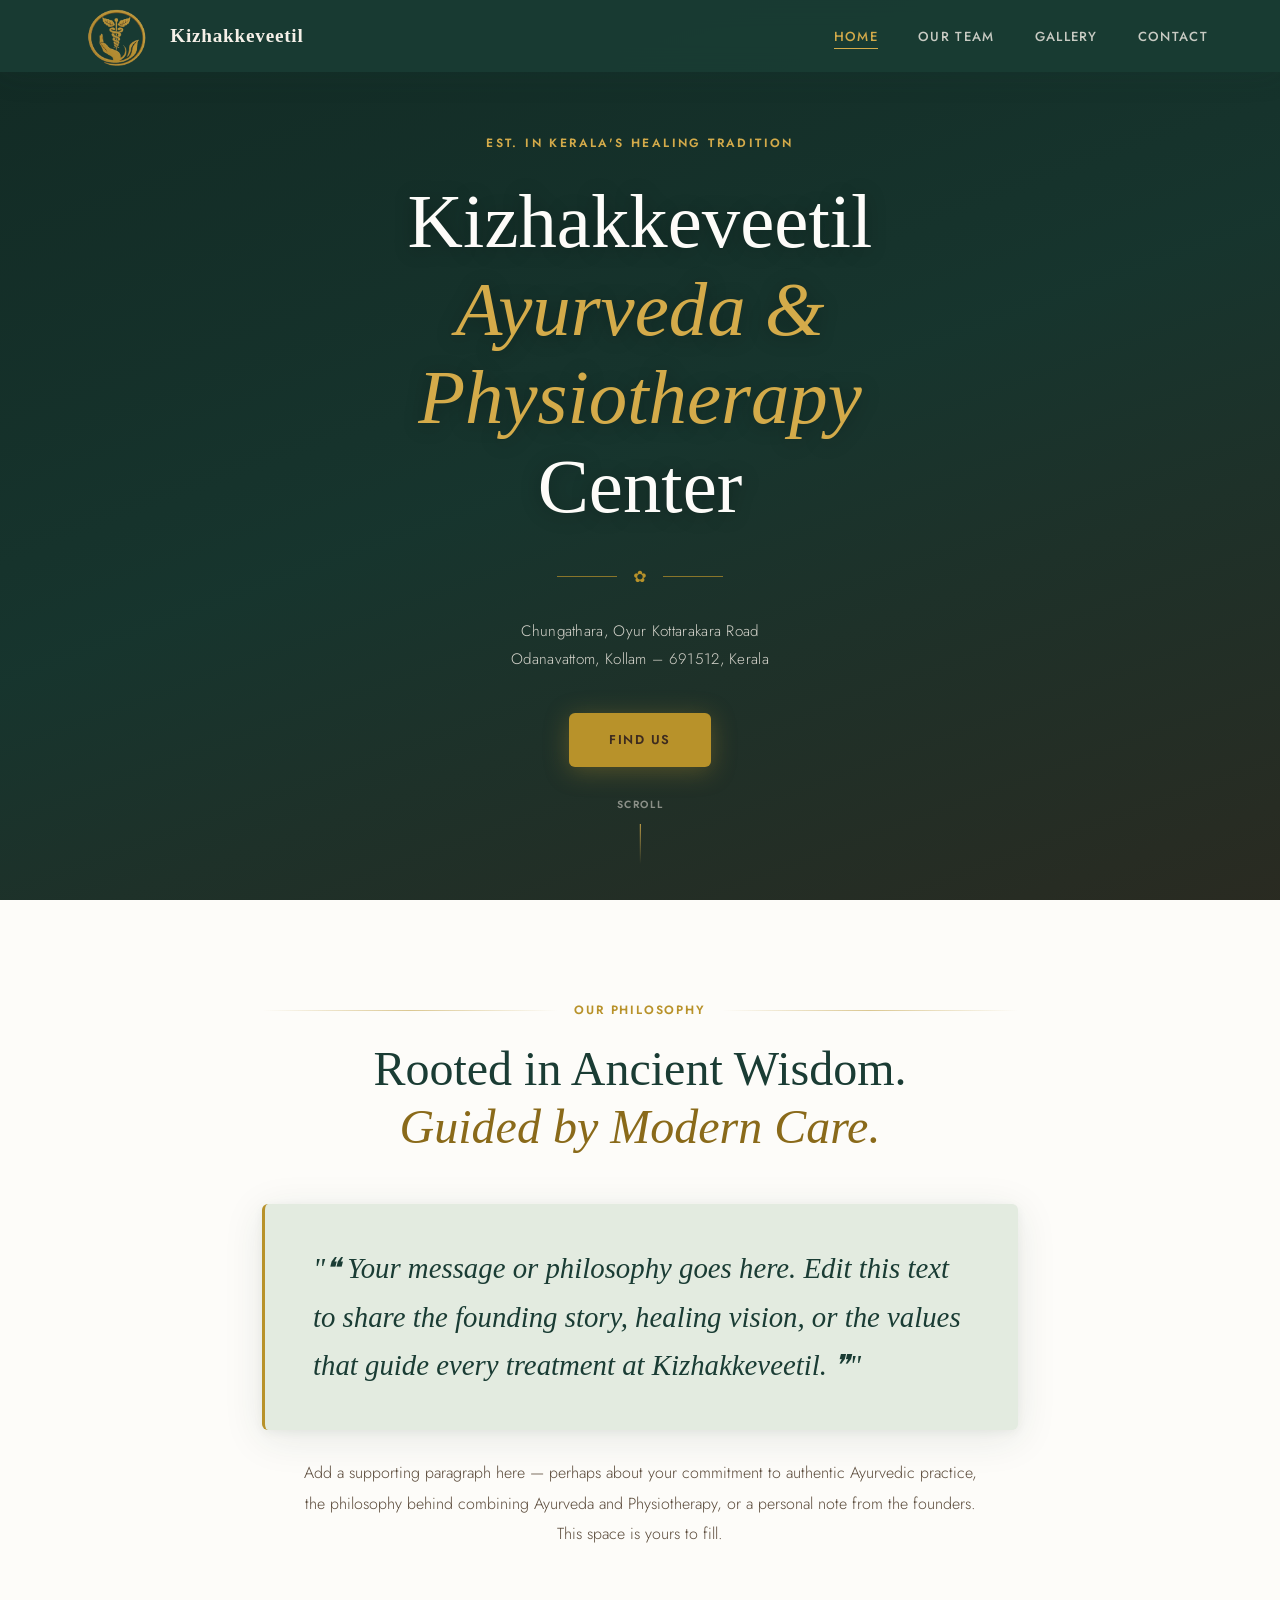
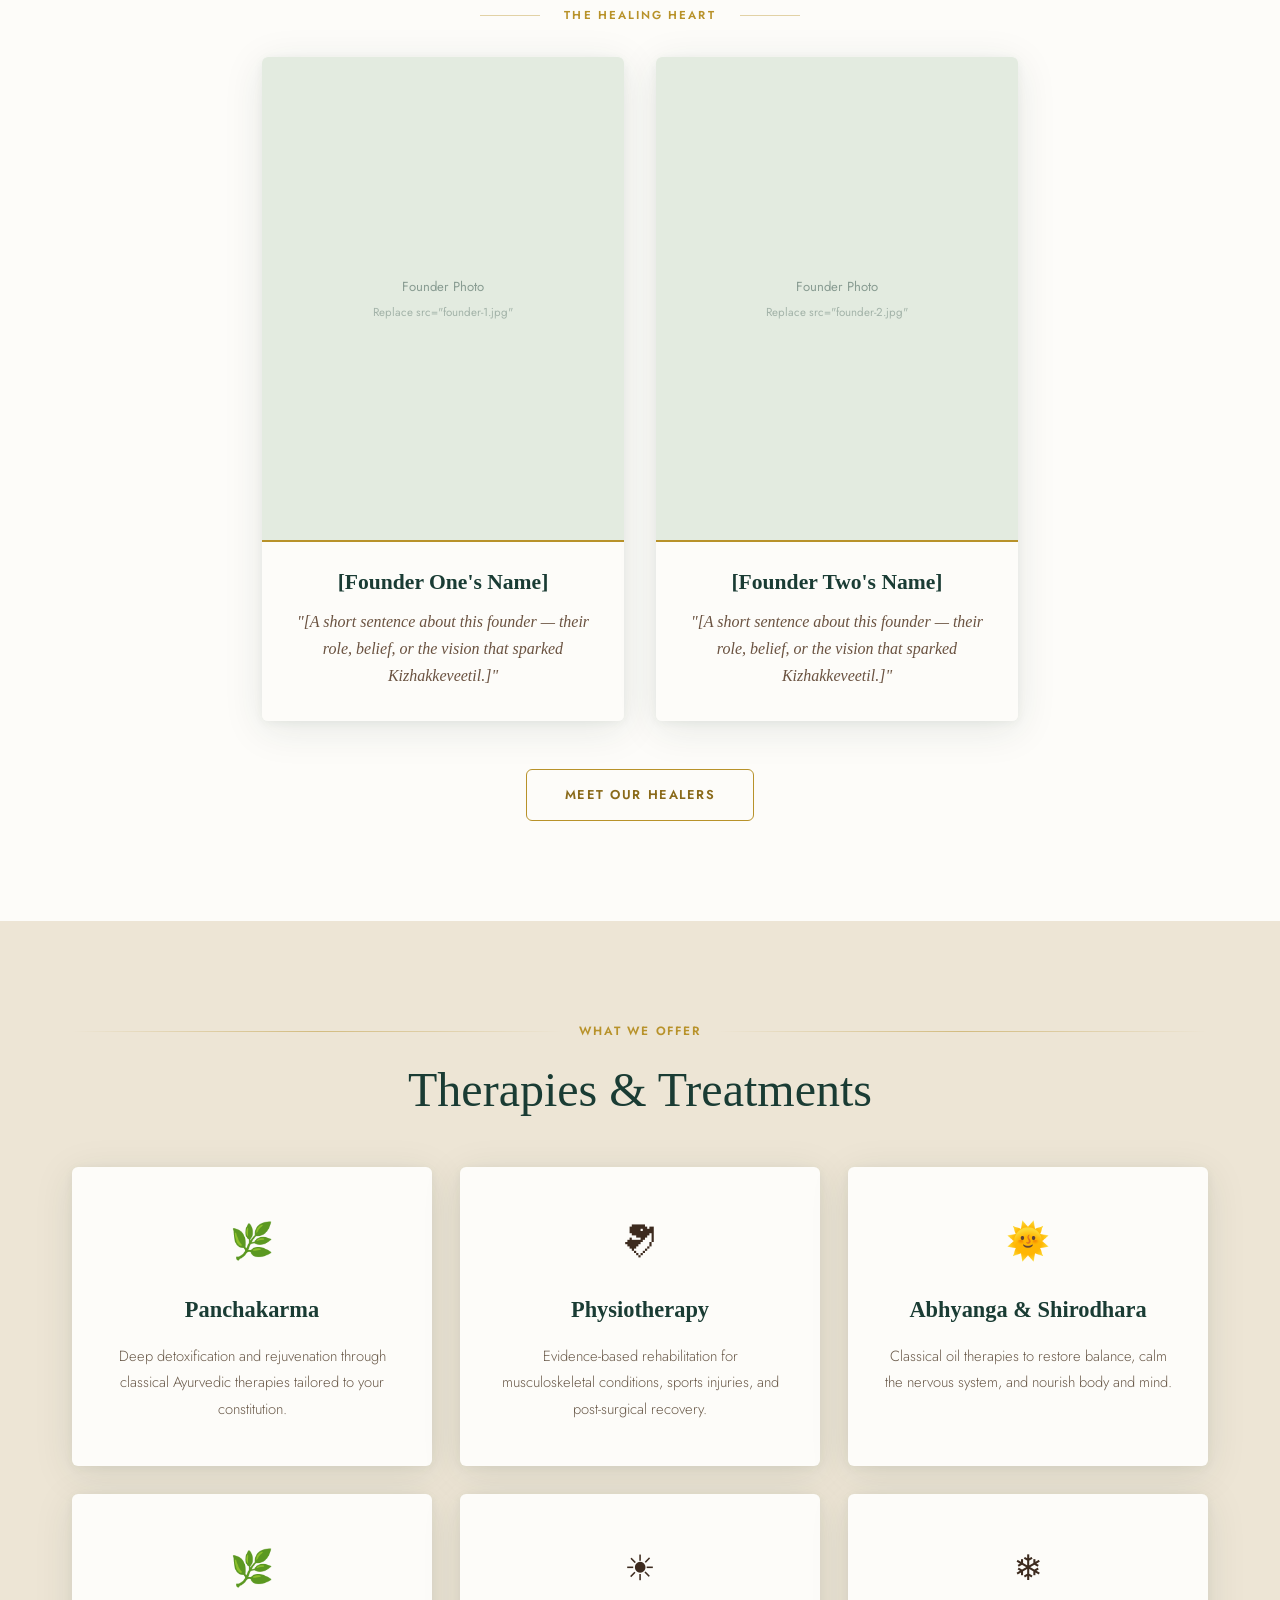
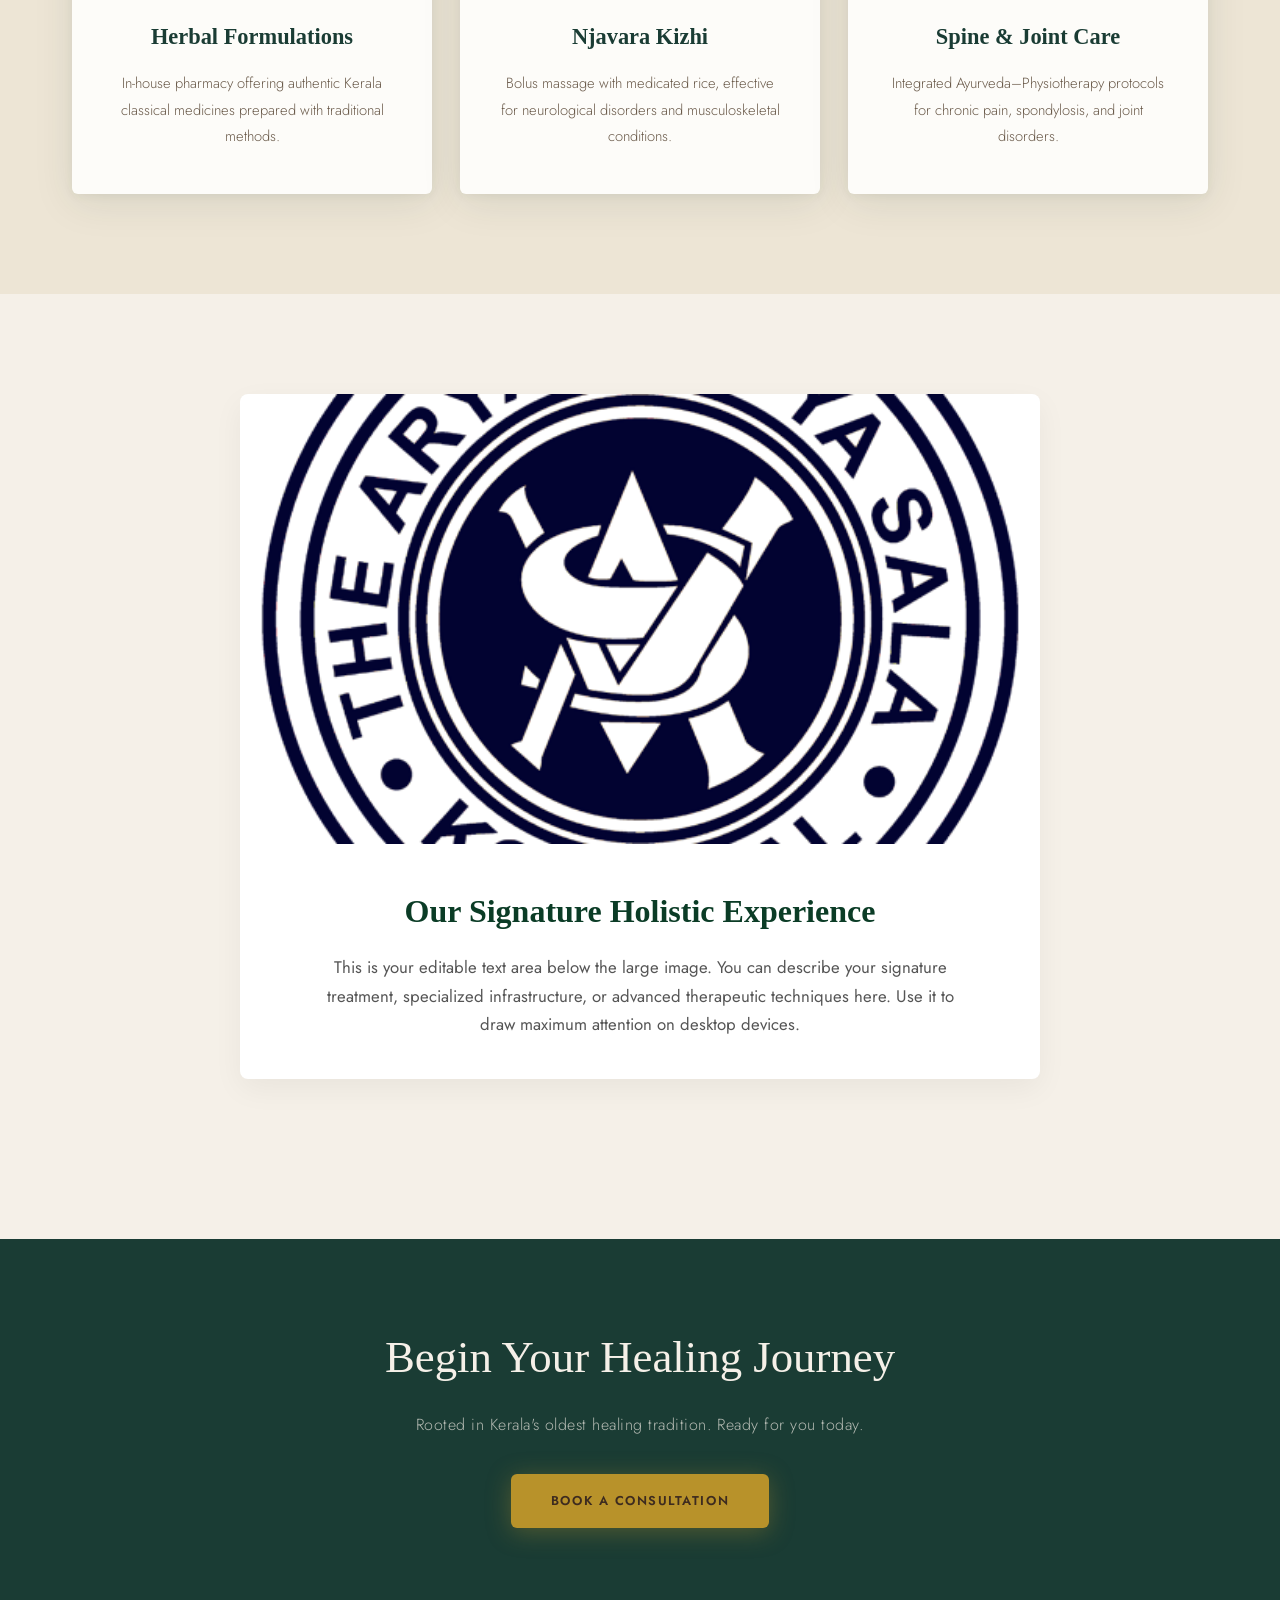
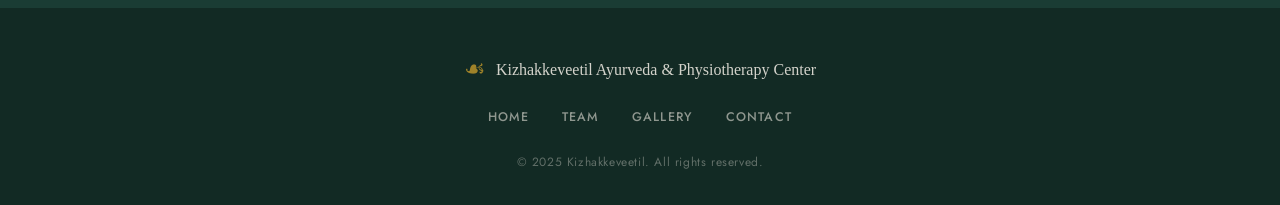
==== commit 2eacc285: "kotakkal 1" ====
--- a/index.html
+++ b/index.html
@@ -188,6 +188,23 @@
     </div>
   </section>
 
+  <section class="large-showcase-section">
+    <div class="section-inner">
+      <div class="showcase-card">
+        <div class="showcase-image-wrapper">
+          <img src="images/kottakal.png" alt="Featured Treatment Showcase" class="showcase-img" />
+        </div>
+        <div class="showcase-content">
+          <h3 class="showcase-title">Our Signature Holistic Experience</h3>
+          <p class="showcase-text">
+            This is your editable text area below the large image. You can describe your signature treatment, specialized infrastructure, or advanced therapeutic techniques here. Use it to draw maximum attention on desktop devices.
+          </p>
+          </div>
+      </div>
+    </div>
+  </section>
+
+
   <!-- CTA STRIP -->
   <section class="cta-strip">
     <div class="section-inner cta-inner">
--- a/style.css
+++ b/style.css
@@ -1201,11 +1201,97 @@
   }
 }
 
-/* ─── LOGO CHANGE ─────────────────────────────────────────── */
+/* ─── LOGO CHANGE ─────────────────────────────────────────────── */
 
 .logo-img {
-  height: 36px;
+  height: 70px;
   width: auto;
   display: block;
   object-fit: contain;
+}
+
+/* New Large Showcase Block Style */
+
+.large-showcase-section {
+  padding: 0 20px 60px 20px; /* Aligns with the bottom margins of services section */
+  background-color: transparent; 
+}
+
+.large-showcase-section .section-inner {
+  max-width: 1200px;
+  margin: 0 auto;
+  display: flex;
+  justify-content: center;
+}
+
+.showcase-card {
+  background: #ffffff;
+  border-radius: 8px; /* Matches standard premium card rounding */
+  box-shadow: 0 10px 30px rgba(0, 0, 0, 0.05); /* Soft premium shadow matching image */
+  width: 100%;
+  max-width: 800px; /* Makes it prominently bigger than individual service boxes on desktop */
+  overflow: hidden;
+  transition: transform 0.3s ease;
+}
+
+.showcase-image-wrapper {
+  width: 100%;
+  height: 450px; /* High-visibility height for large screens */
+  overflow: hidden;
+}
+
+.showcase-img {
+  width: 100%;
+  height: 100%;
+  object-fit: cover; /* Ensures the image doesn't distort or warp */
+  display: block;
+}
+
+.showcase-content {
+  padding: 40px;
+  text-align: center;
+}
+
+.showcase-title {
+  font-family: 'Cormorant Garamond', serif; /* Keeps typography uniform */
+  font-size: 2rem;
+  color: #0b3c26; /* Deep green tone to match your branding layout */
+  margin-bottom: 15px;
+  font-weight: 600;
+}
+
+.showcase-text {
+  font-family: 'Jost', sans-serif;
+  font-size: 1.05rem;
+  color: #555555;
+  line-height: 1.7;
+  max-width: 650px;
+  margin: 0 auto;
+}
+
+/* Mobile Breakpoint Configuration */
+@media (max-width: 768px) {
+  .large-showcase-section {
+    padding: 0 20px 40px 20px;
+  }
+  
+  .showcase-card {
+    max-width: 100%; /* Automatically scales down to match the standard mobile card sizing */
+  }
+
+  .showcase-image-wrapper {
+    height: 250px; /* Scaled down height for smaller mobile aspect ratios */
+  }
+
+  .showcase-content {
+    padding: 25px 20px;
+  }
+
+  .showcase-title {
+    font-size: 1.6rem;
+  }
+  
+  .showcase-text {
+    font-size: 0.95rem;
+  }
 }
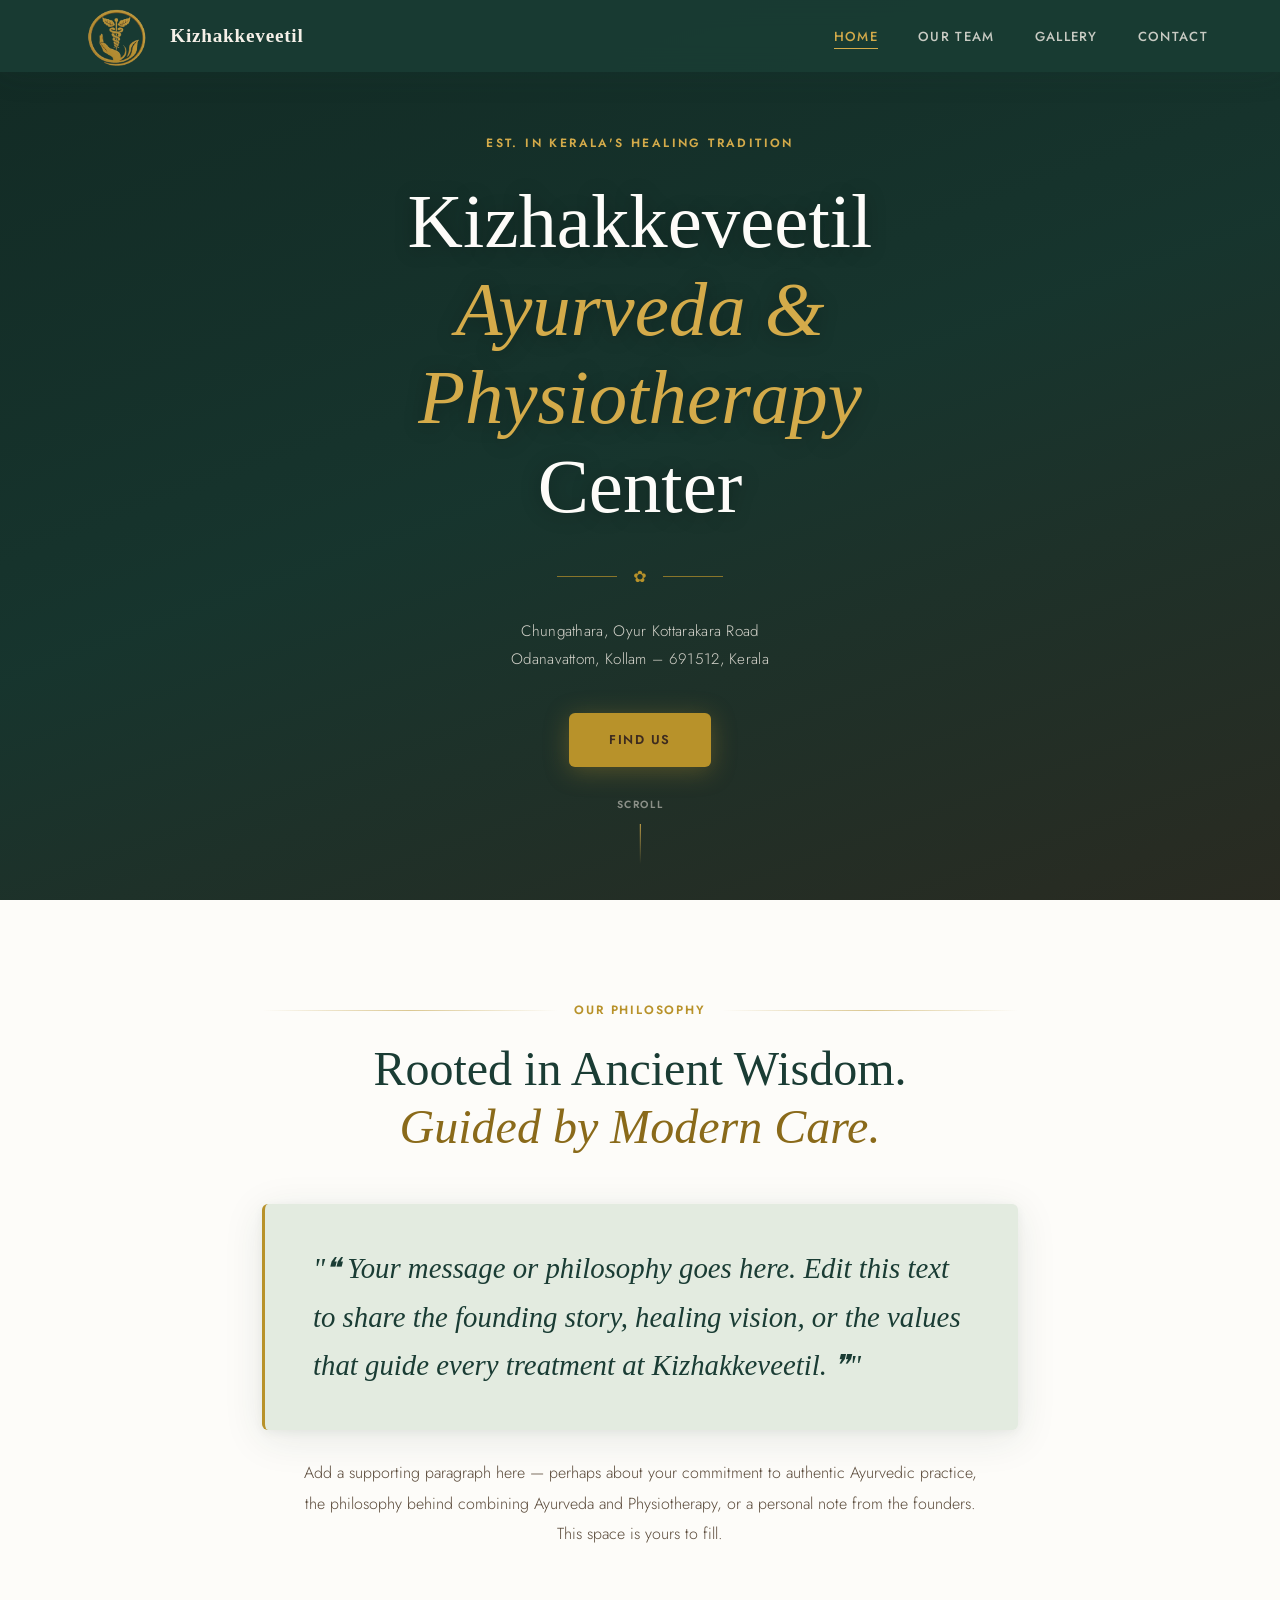
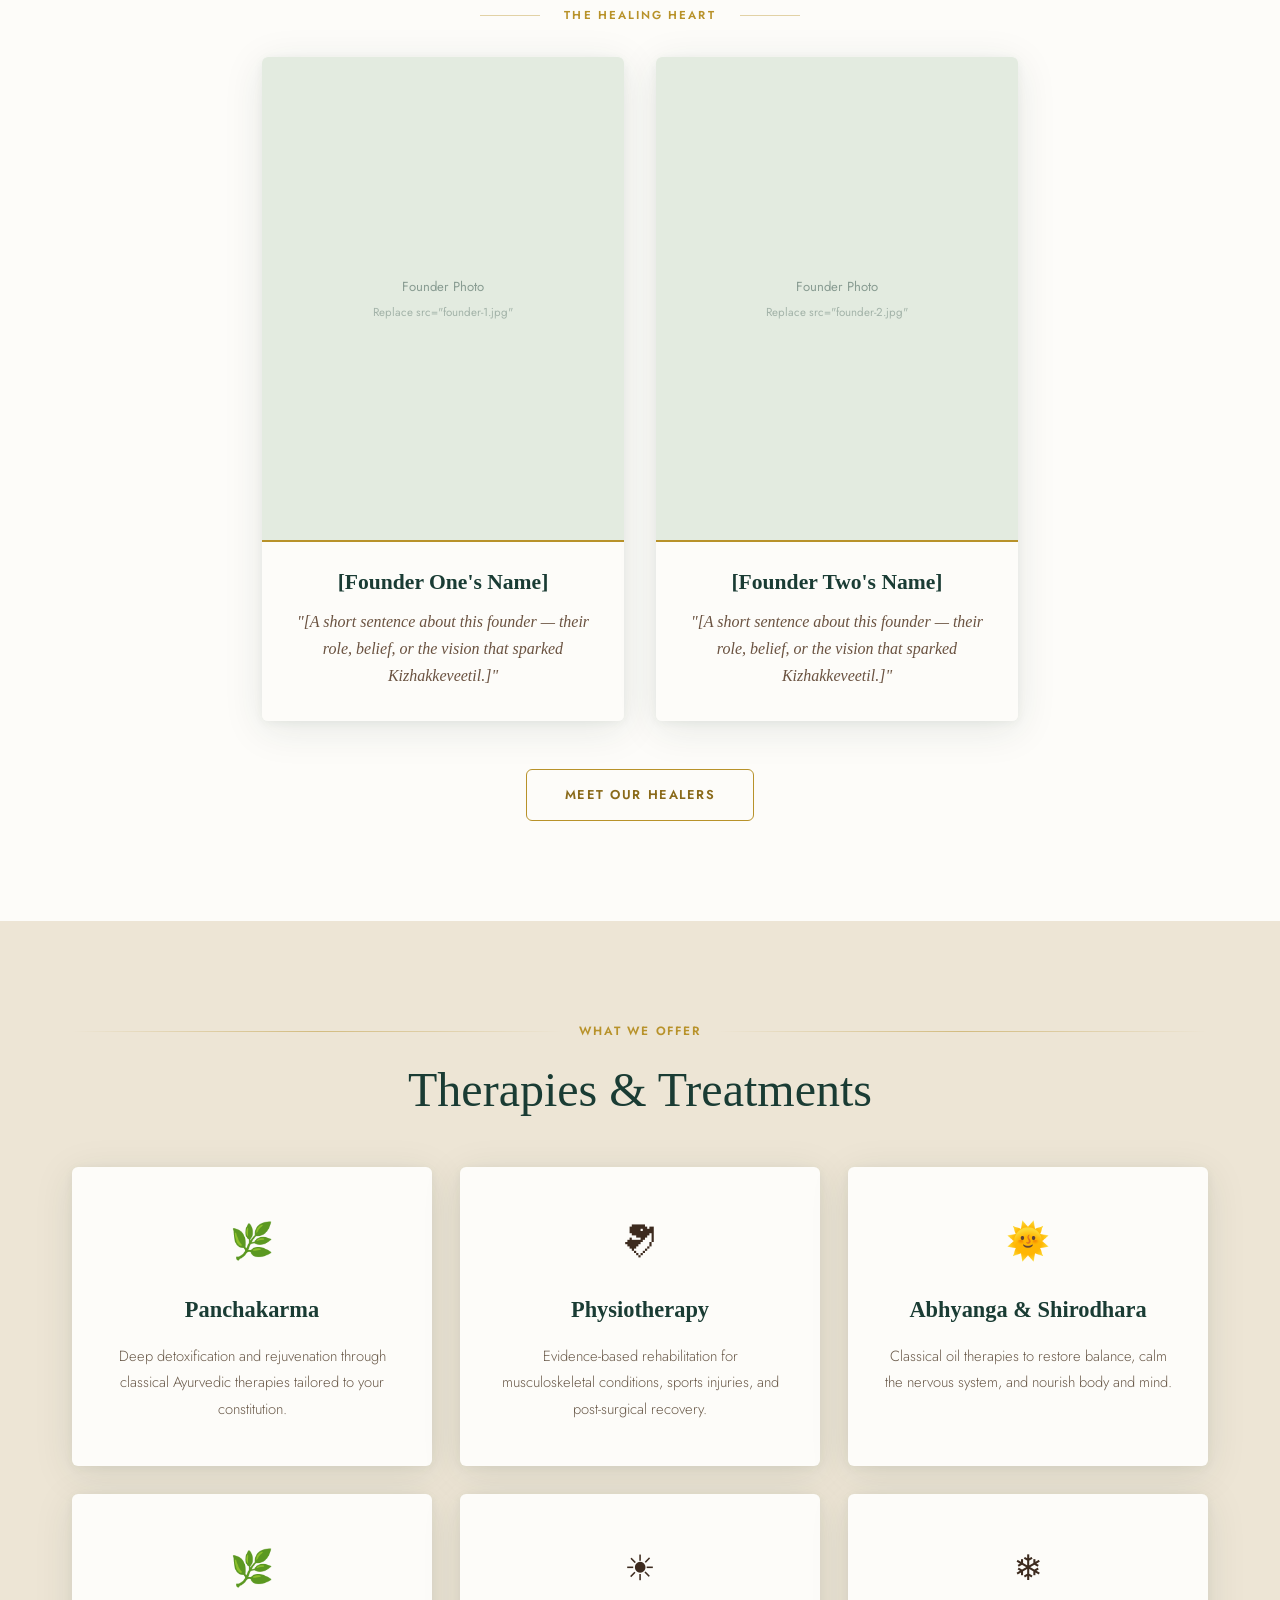
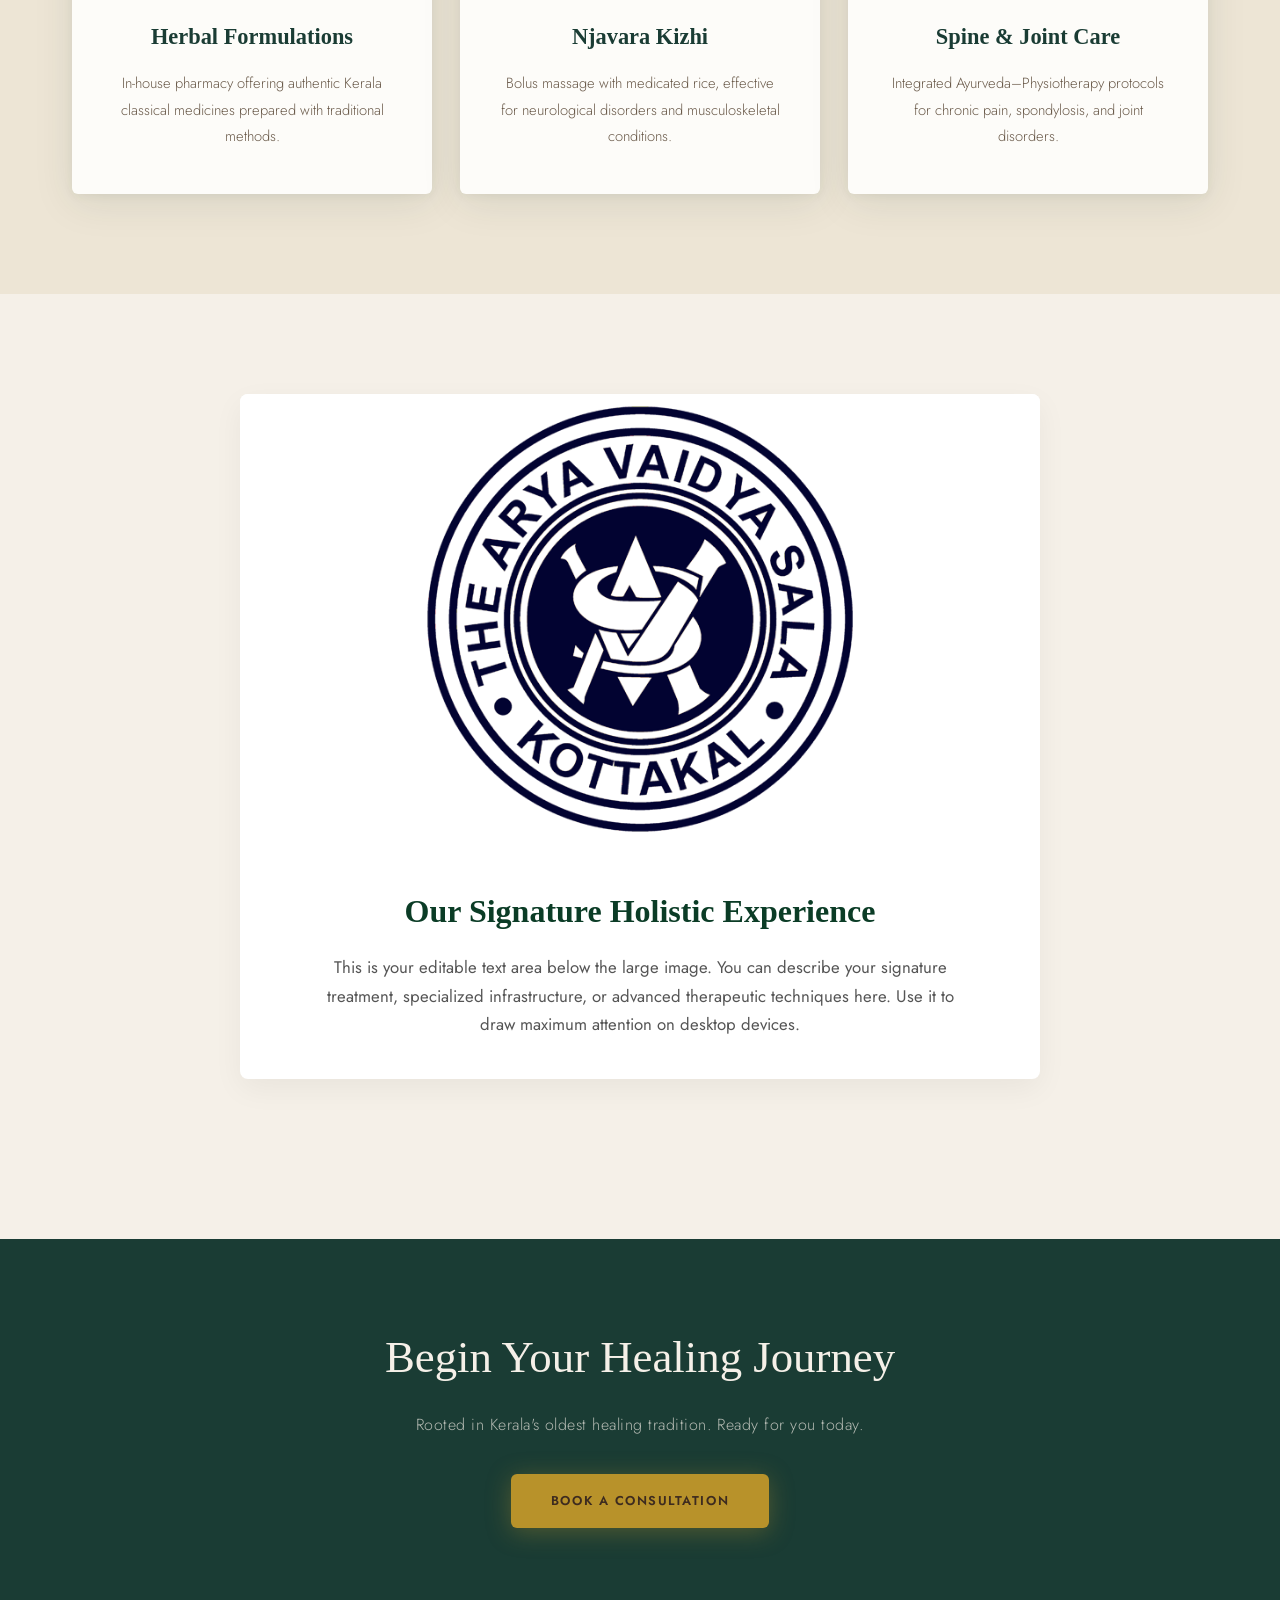
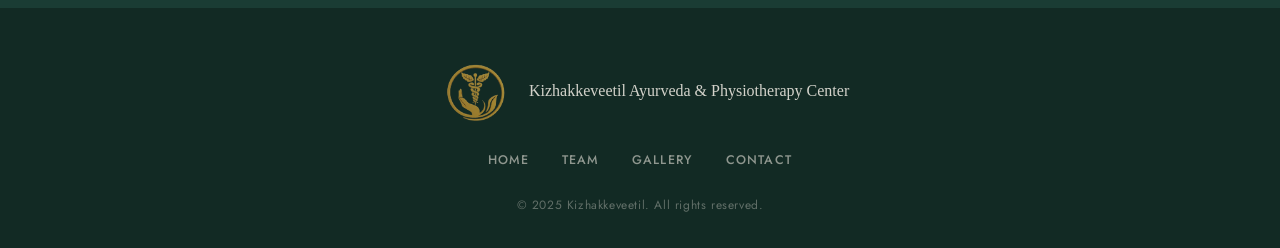
==== commit 35005ab5: "logochagne2" ====
--- a/index.html
+++ b/index.html
@@ -218,7 +218,7 @@
   <footer class="footer">
     <div class="footer-inner">
       <div class="footer-brand">
-        <span class="logo-leaf">&#9753;</span>
+        <img src="images/Clinic_Logo_Golden.png" alt="Logo" class="logo-img" />
         <span>Kizhakkeveetil Ayurveda &amp; Physiotherapy Center</span>
       </div>
       <div class="footer-links">
--- a/style.css
+++ b/style.css
@@ -1210,7 +1210,9 @@
   object-fit: contain;
 }
 
-/* New Large Showcase Block Style */
+/* ==========================================================================
+   NEW LARGE SHOWCASE SECTION (Emblem & Signature Text)
+   ========================================================================== */
 
 .large-showcase-section {
   padding: 0 20px 60px 20px; /* Aligns with the bottom margins of services section */
@@ -1227,9 +1229,9 @@
 .showcase-card {
   background: #ffffff;
   border-radius: 8px; /* Matches standard premium card rounding */
-  box-shadow: 0 10px 30px rgba(0, 0, 0, 0.05); /* Soft premium shadow matching image */
+  box-shadow: 0 10px 30px rgba(0, 0, 0, 0.05); /* Soft premium shadow */
   width: 100%;
-  max-width: 800px; /* Makes it prominently bigger than individual service boxes on desktop */
+  max-width: 800px; /* Prominently bigger than individual service boxes on desktop */
   overflow: hidden;
   transition: transform 0.3s ease;
 }
@@ -1237,13 +1239,17 @@
 .showcase-image-wrapper {
   width: 100%;
   height: 450px; /* High-visibility height for large screens */
+  background-color: #ffffff; /* Clean background behind the uncropped logo */
   overflow: hidden;
+  display: flex;
+  justify-content: center;
+  align-items: center;
 }
 
 .showcase-img {
   width: 100%;
   height: 100%;
-  object-fit: cover; /* Ensures the image doesn't distort or warp */
+  object-fit: contain; /* Displays the entire emblem safely without clipping */
   display: block;
 }
 
@@ -1255,7 +1261,7 @@
 .showcase-title {
   font-family: 'Cormorant Garamond', serif; /* Keeps typography uniform */
   font-size: 2rem;
-  color: #0b3c26; /* Deep green tone to match your branding layout */
+  color: #0b3c26; /* Deep green tone matching your branding */
   margin-bottom: 15px;
   font-weight: 600;
 }
@@ -1269,18 +1275,19 @@
   margin: 0 auto;
 }
 
-/* Mobile Breakpoint Configuration */
+/* Responsive Breakpoint for Mobile Devices */
 @media (max-width: 768px) {
   .large-showcase-section {
     padding: 0 20px 40px 20px;
   }
   
   .showcase-card {
-    max-width: 100%; /* Automatically scales down to match the standard mobile card sizing */
+    max-width: 100%; /* Automatically scales down to match individual card widths */
   }
 
   .showcase-image-wrapper {
-    height: 250px; /* Scaled down height for smaller mobile aspect ratios */
+    height: 280px; /* Reduced container height for better mobile proportions */
+    padding: 10px; /* Gives the emblem a tiny bit of breathing room on small screens */
   }
 
   .showcase-content {
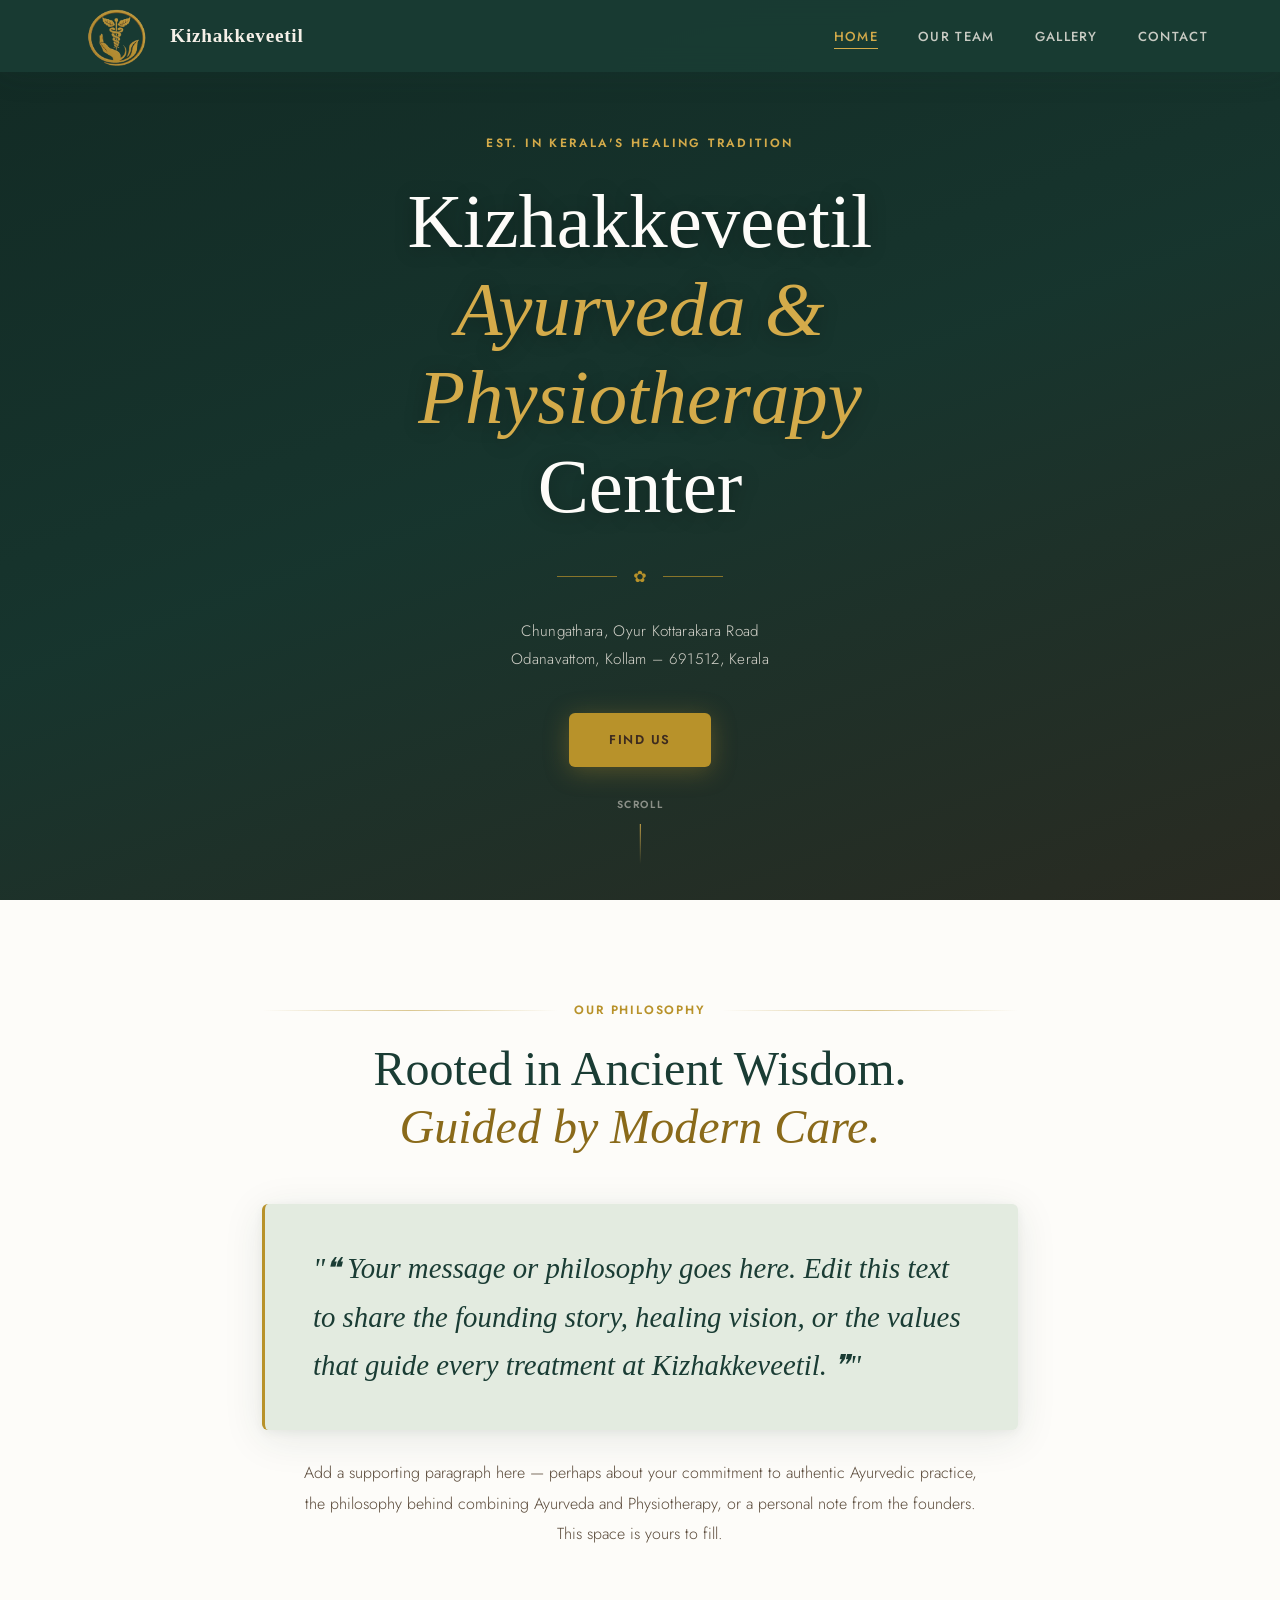
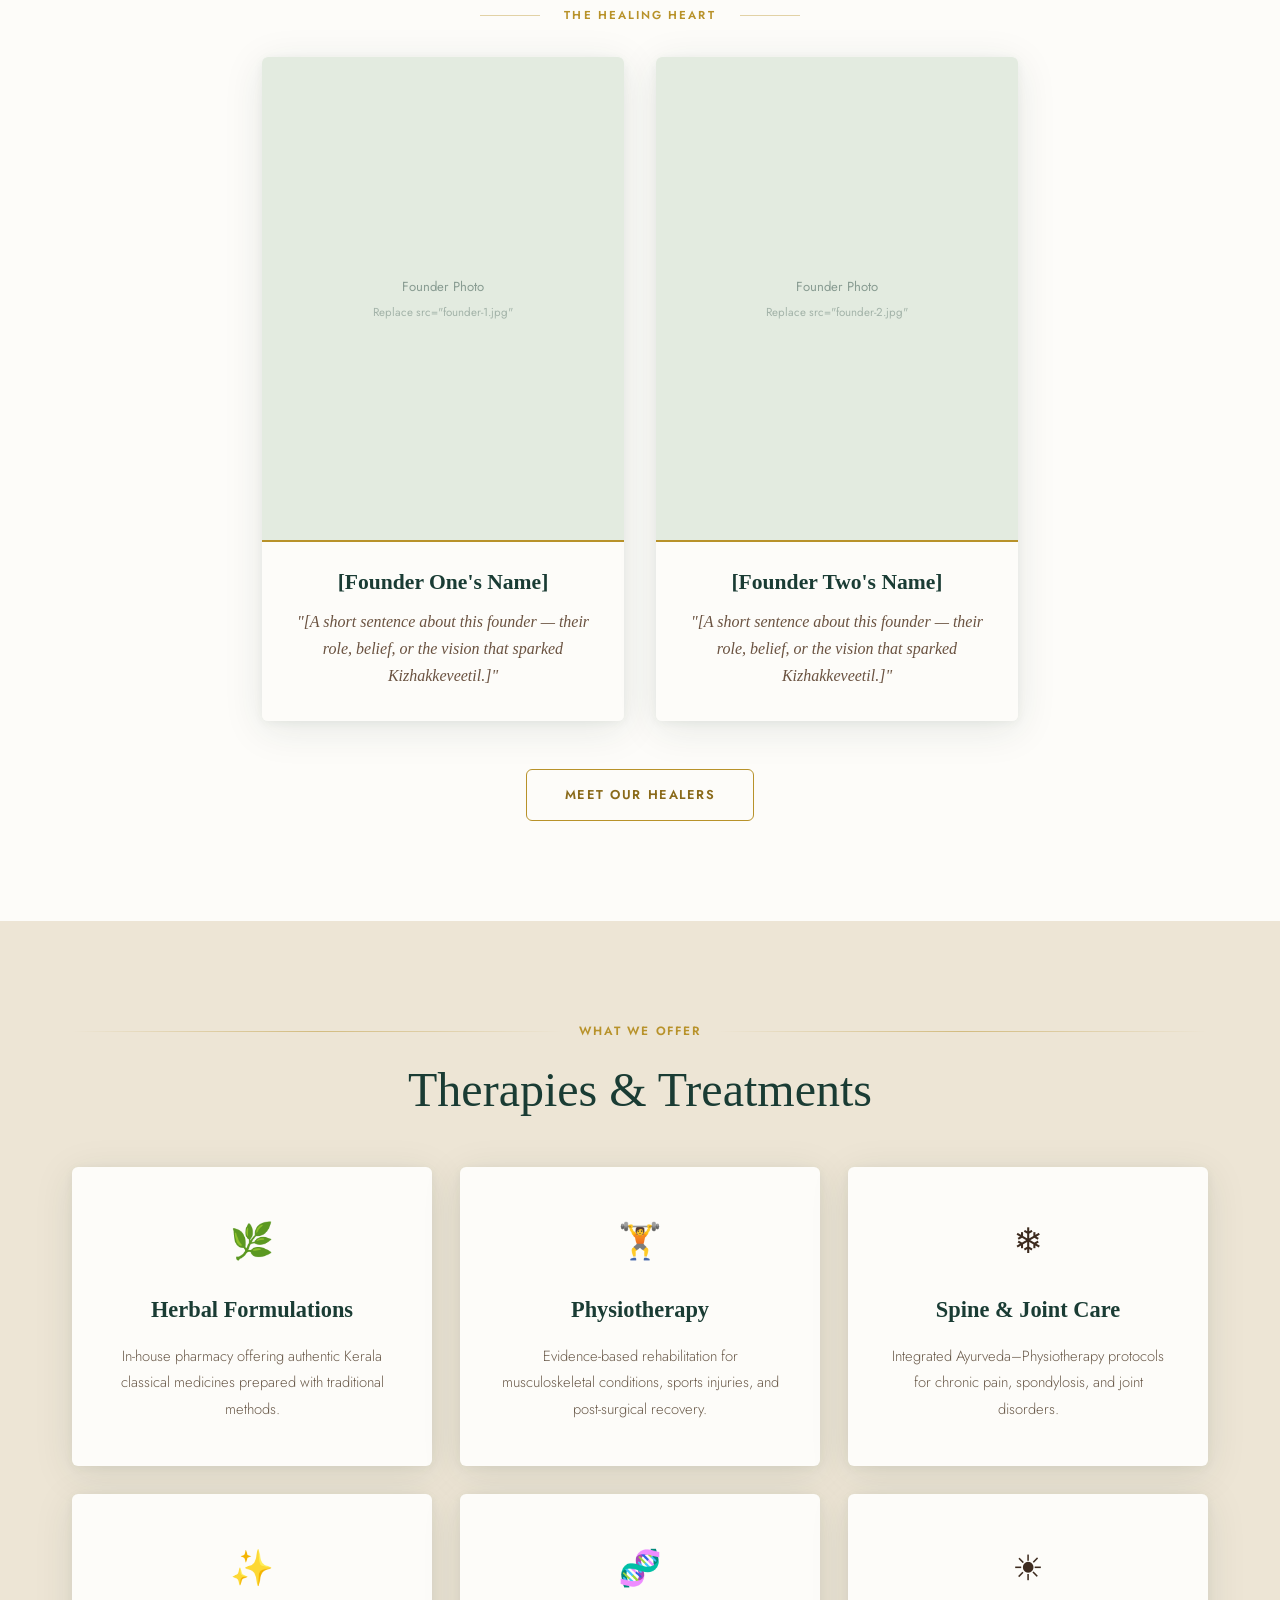
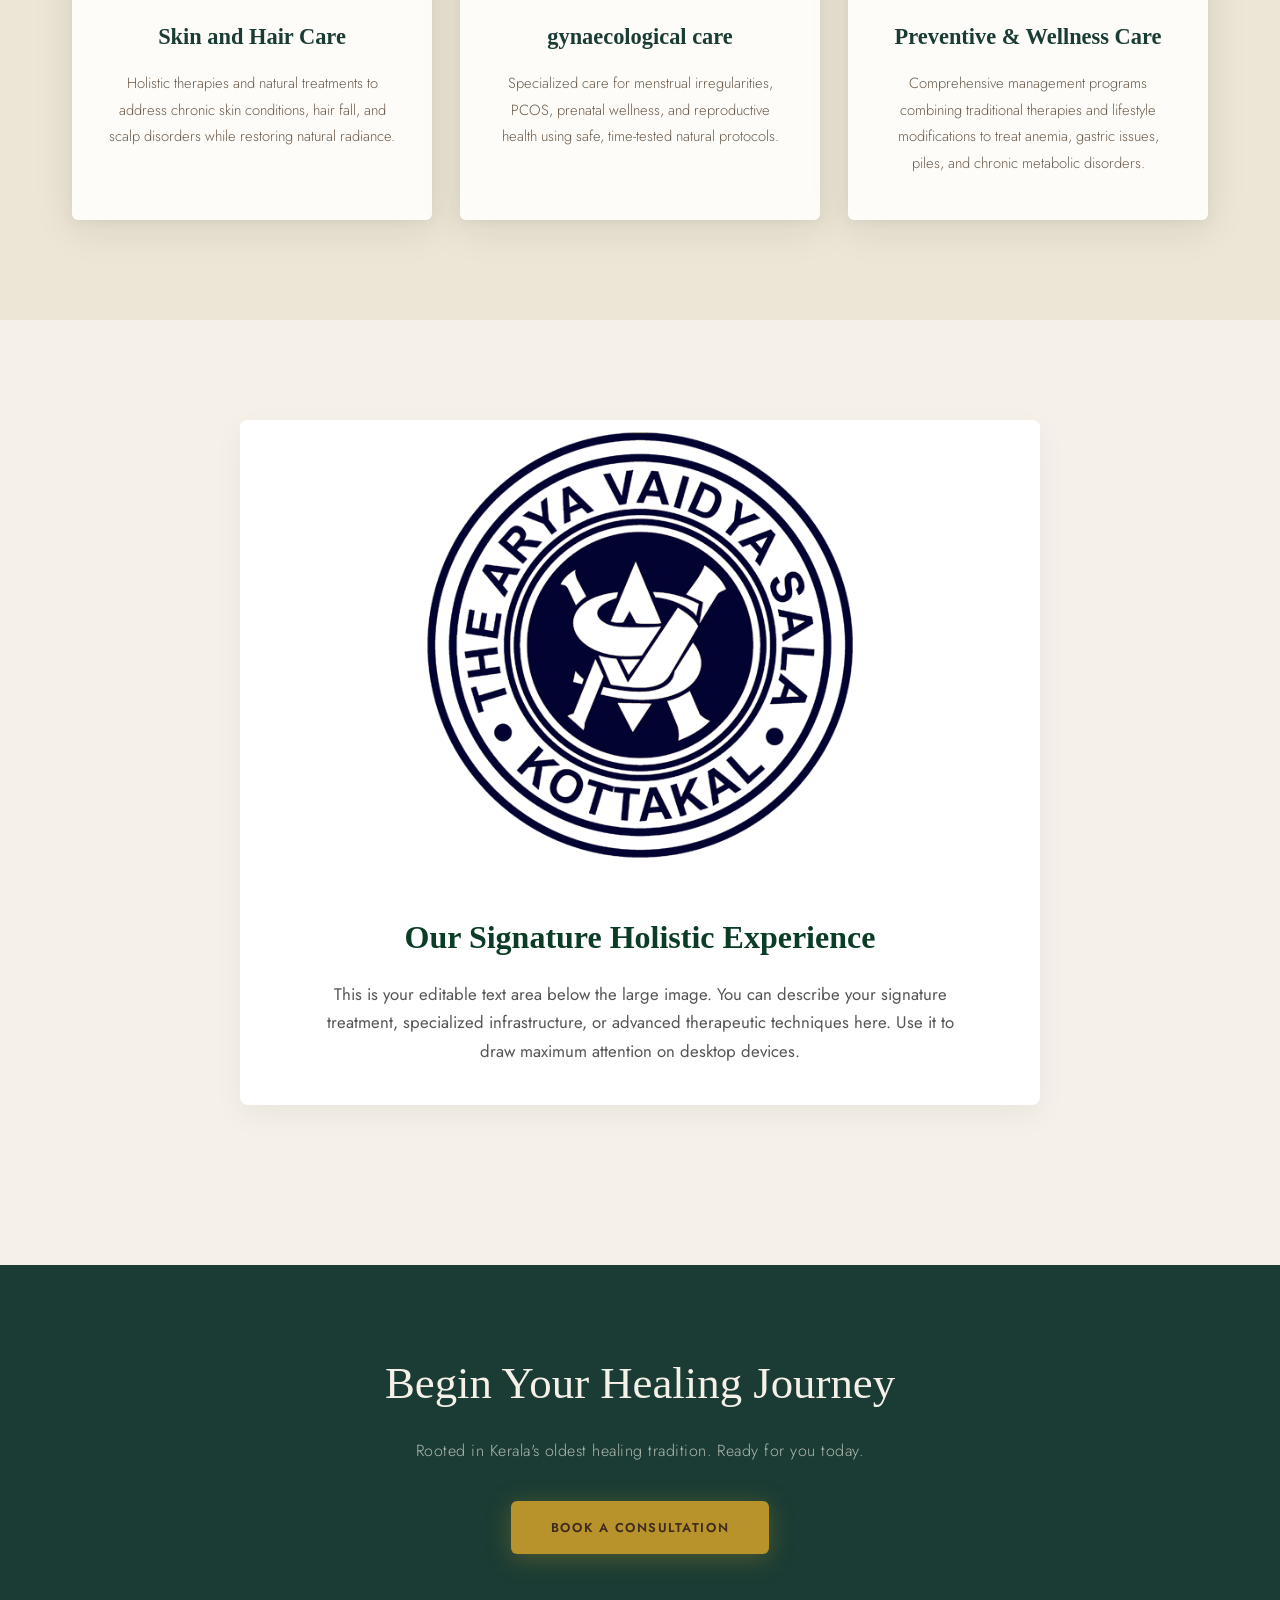
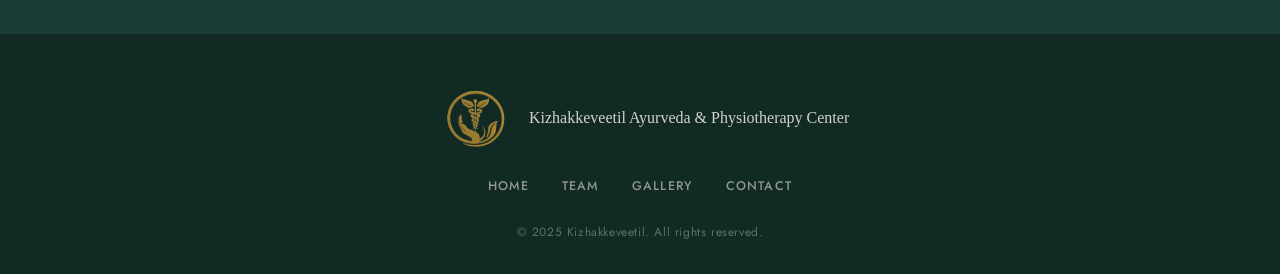
==== commit 96ebef3d: "therapy edit" ====
--- a/index.html
+++ b/index.html
@@ -150,38 +150,38 @@
 
         <div class="service-card">
           <div class="service-icon">&#127807;</div>
-          <h3>Panchakarma</h3>
-          <p>Deep detoxification and rejuvenation through classical Ayurvedic therapies tailored to your constitution.</p>
-        </div>
-
-        <div class="service-card">
-          <div class="service-icon">&#129544;</div>
+          <h3>Herbal Formulations</h3>
+          <p>In-house pharmacy offering authentic Kerala classical medicines prepared with traditional methods.</p>
+        </div>
+
+        <div class="service-card">
+          <div class="service-icon">&#127947;</div>
           <h3>Physiotherapy</h3>
           <p>Evidence-based rehabilitation for musculoskeletal conditions, sports injuries, and post-surgical recovery.</p>
-        </div>
-
-        <div class="service-card">
-          <div class="service-icon">&#127774;</div>
-          <h3>Abhyanga &amp; Shirodhara</h3>
-          <p>Classical oil therapies to restore balance, calm the nervous system, and nourish body and mind.</p>
-        </div>
-
-        <div class="service-card">
-          <div class="service-icon">&#127807;</div>
-          <h3>Herbal Formulations</h3>
-          <p>In-house pharmacy offering authentic Kerala classical medicines prepared with traditional methods.</p>
-        </div>
-
-        <div class="service-card">
-          <div class="service-icon">&#9728;</div>
-          <h3>Njavara Kizhi</h3>
-          <p>Bolus massage with medicated rice, effective for neurological disorders and musculoskeletal conditions.</p>
         </div>
 
         <div class="service-card">
           <div class="service-icon">&#10052;</div>
           <h3>Spine &amp; Joint Care</h3>
           <p>Integrated Ayurveda–Physiotherapy protocols for chronic pain, spondylosis, and joint disorders.</p>
+        </div>
+
+        <div class="service-card">
+          <div class="service-icon">&#10024;</div>
+          <h3>Skin and Hair Care</h3>
+          <p>Holistic therapies and natural treatments to address chronic skin conditions, hair fall, and scalp disorders while restoring natural radiance.</p>
+        </div>
+
+        <div class="service-card">
+          <div class="service-icon">&#129516;</div>
+          <h3>gynaecological care</h3>
+          <p>Specialized care for menstrual irregularities, PCOS, prenatal wellness, and reproductive health using safe, time-tested natural protocols.</p>
+        </div>
+
+        <div class="service-card">
+          <div class="service-icon">&#9728;</div>
+          <h3>Preventive &amp; Wellness Care</h3>
+          <p>Comprehensive management programs combining traditional therapies and lifestyle modifications to treat anemia, gastric issues, piles, and chronic metabolic disorders.</p>
         </div>
 
       </div>
--- a/style.css
+++ b/style.css
@@ -1301,4 +1301,49 @@
   .showcase-text {
     font-size: 0.95rem;
   }
+}
+
+/* Contact Card Grid Alignment Fix */
+
+
+.contact-methods-container {
+  display: inline-flex;
+  flex-direction: column;
+  gap: 10px;
+  margin-top: 15px;
+  text-align: left; /* Aligns labels and values structurally */
+}
+
+.contact-method-row {
+  display: flex;
+  align-items: center;
+  justify-content: flex-start;
+  font-family: 'Jost', sans-serif;
+  font-size: 1.05rem;
+}
+
+.method-label {
+  font-weight: 300;
+  color: #4e4e4e; /* Matches theme green */
+  min-width: 95px; /* Ensures the colons and numbers align vertically */
+  text-transform: capitalize;
+}
+
+.method-link {
+  color: #b38f4f; /* Matches your existing golden accent color */
+  text-decoration: none;
+  font-weight: 500;
+  transition: color 0.2s ease;
+}
+
+.method-link:hover {
+  color: #0b3c26; /* Flips color on hover state */
+  text-decoration: underline;
+}
+
+/* Center card content overall while keeping data layout structured */
+.phone-contact-card {
+  display: flex;
+  flex-direction: column;
+  align-items: center;
 }
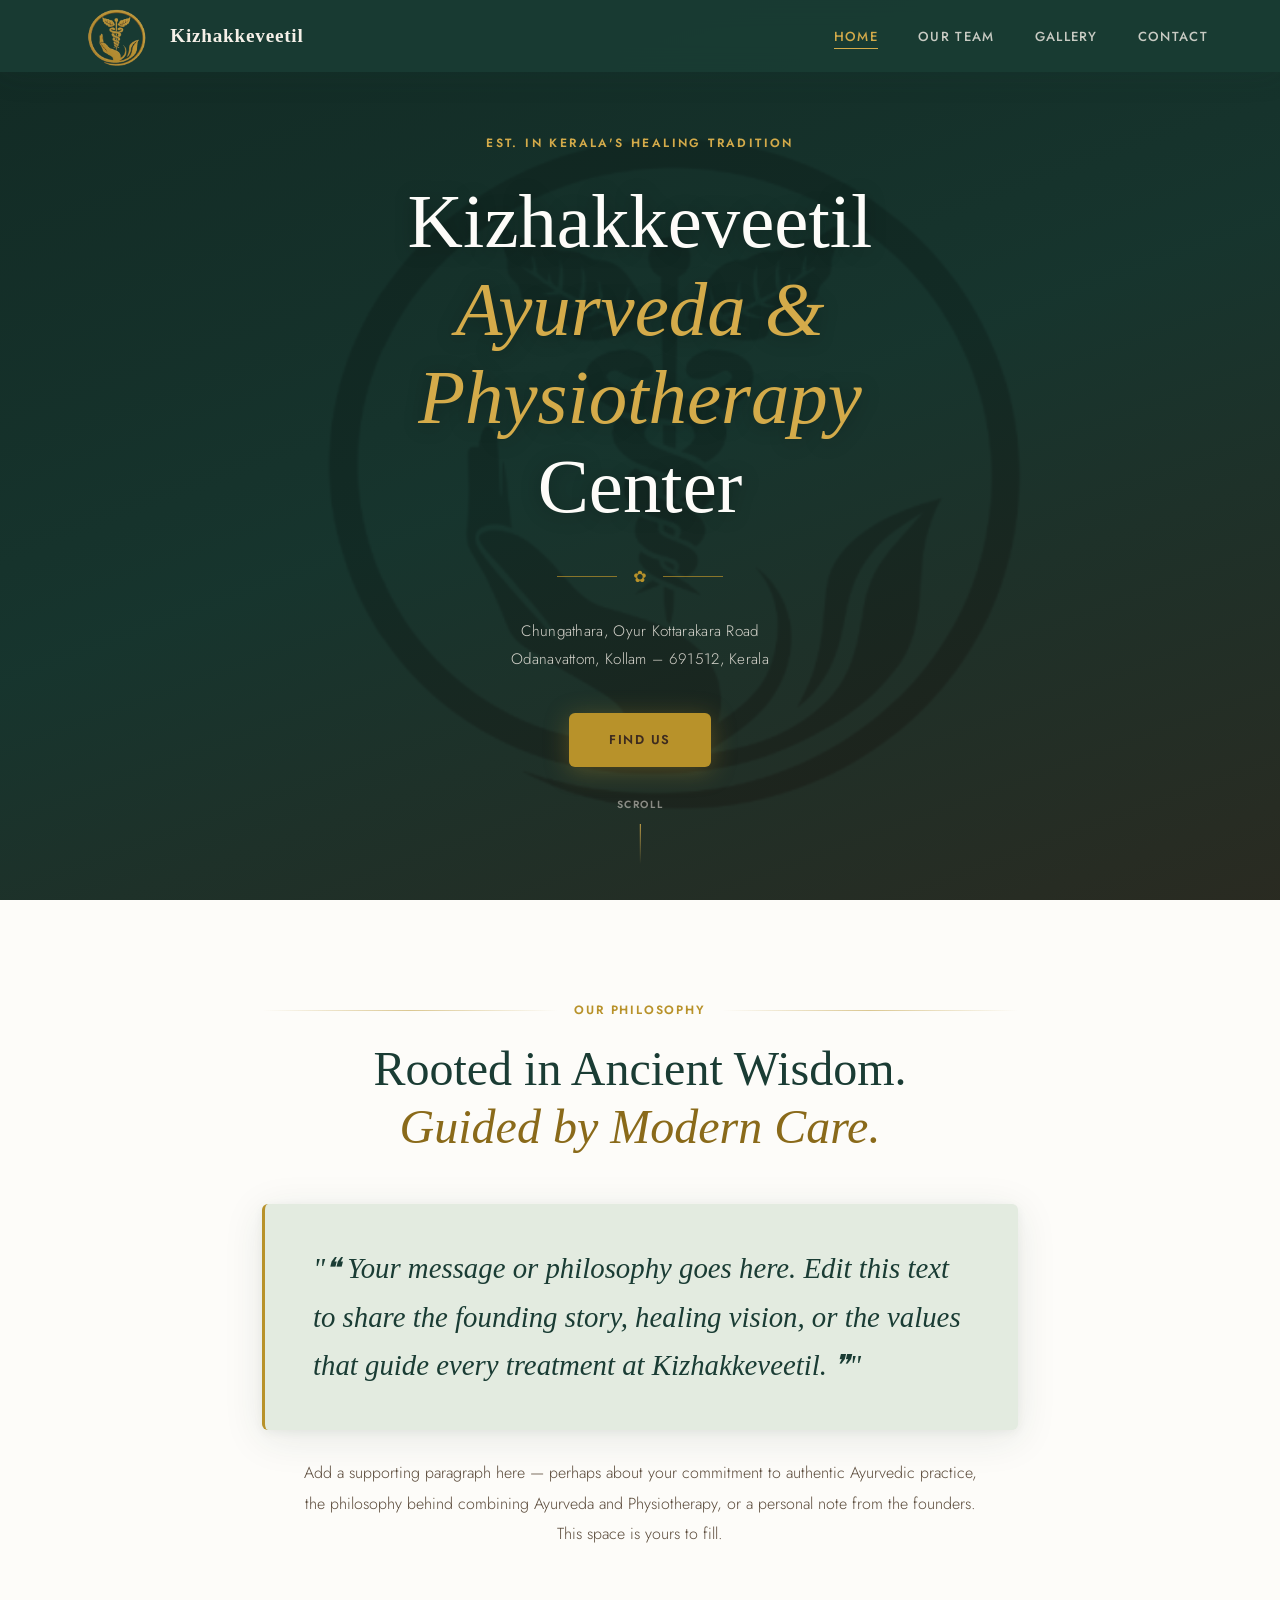
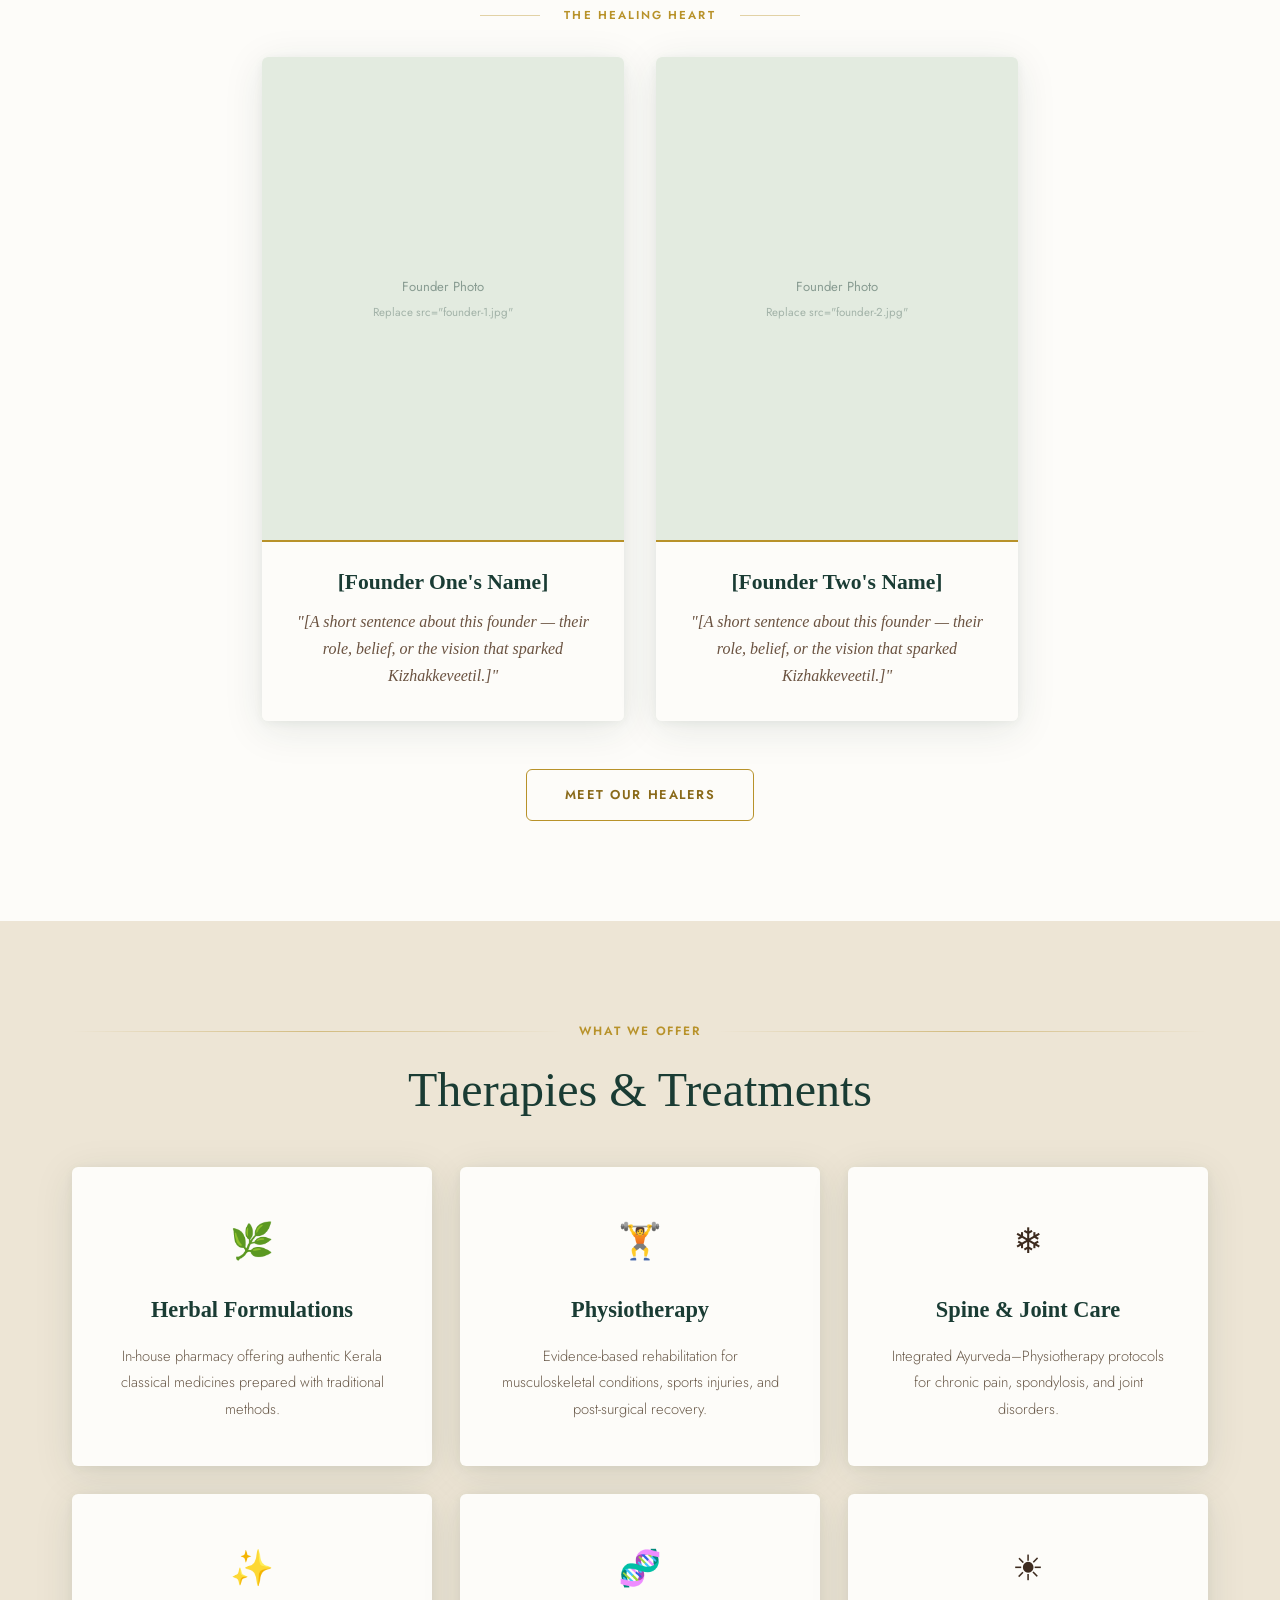
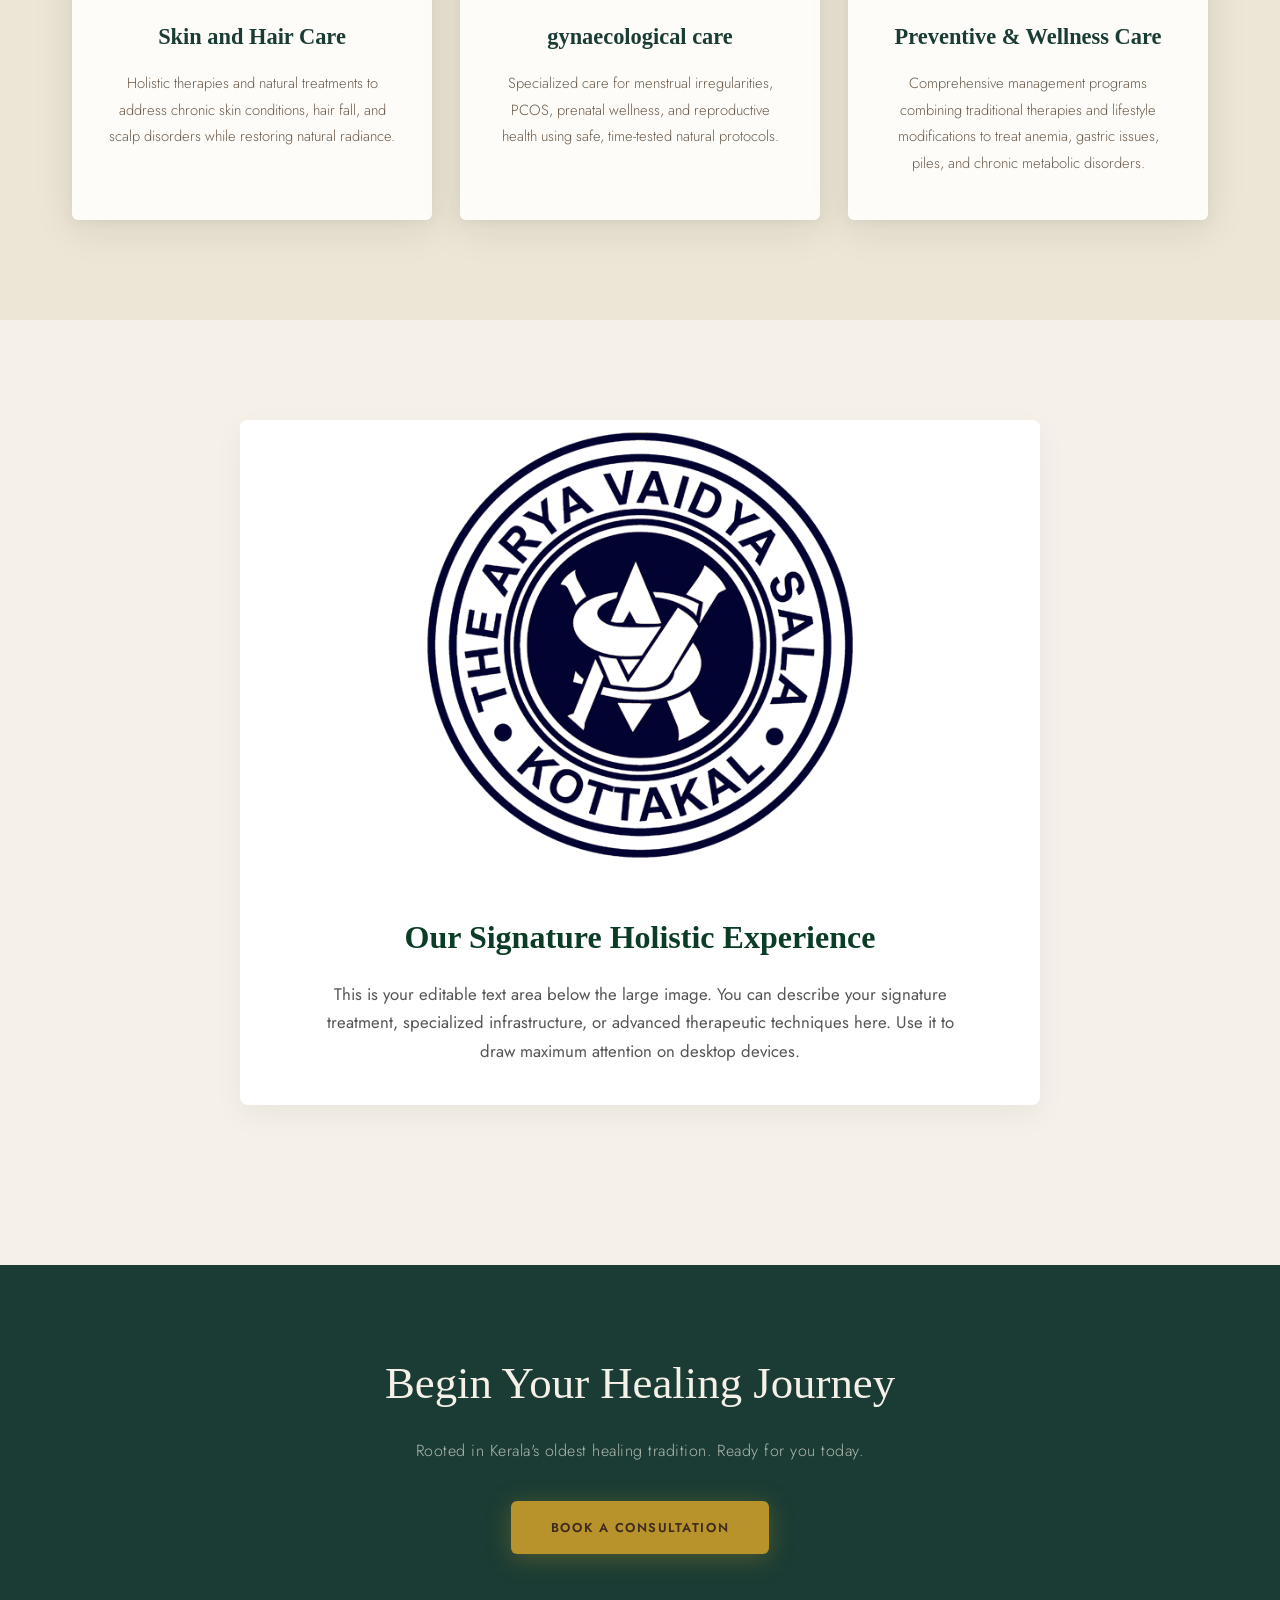
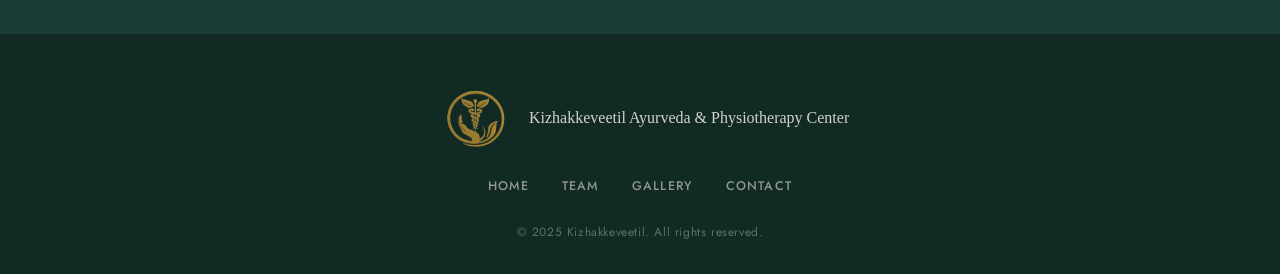
==== commit 8ed8e3f3: "logo in bg" ====
--- a/index.html
+++ b/index.html
@@ -34,7 +34,7 @@
   <section class="hero" id="hero">
     <div class="hero-overlay"></div>
     <!-- Replace the src below with your clinic image path -->
-    <img src="clinic-hero.jpg" alt="Kizhakkeveetil Clinic" class="hero-bg" id="heroBg" onerror="this.style.display='none'" />
+    <img src="images/clinic_darkgreen.png" alt="Kizhakkeveetil Clinic" class="hero-bg" id="heroBg" onerror="this.style.display='none'" />
     <div class="hero-content">
       <p class="hero-eyebrow">Est. in Kerala's Healing Tradition</p>
       <h1 class="hero-title">Kizhakkeveetil<br /><em>Ayurveda & Physiotherapy</em><br />Center</h1>
--- a/style.css
+++ b/style.css
@@ -203,12 +203,14 @@
 
 .hero-bg {
   position: absolute;
-  inset: 0;
-  width: 100%;
-  height: 100%;
-  object-fit: cover;
-  object-position: center;
+  top: 50%;
+  left: 50%;
+  transform: translate(-50%, -50%);
+  width: auto;
+  height: 90%;
+  object-fit: contain;
   z-index: 0;
+  filter: brightness(0) invert(0) opacity(0.60);
 }
 
 .hero-overlay {
@@ -1346,4 +1348,4 @@
   display: flex;
   flex-direction: column;
   align-items: center;
-}+}
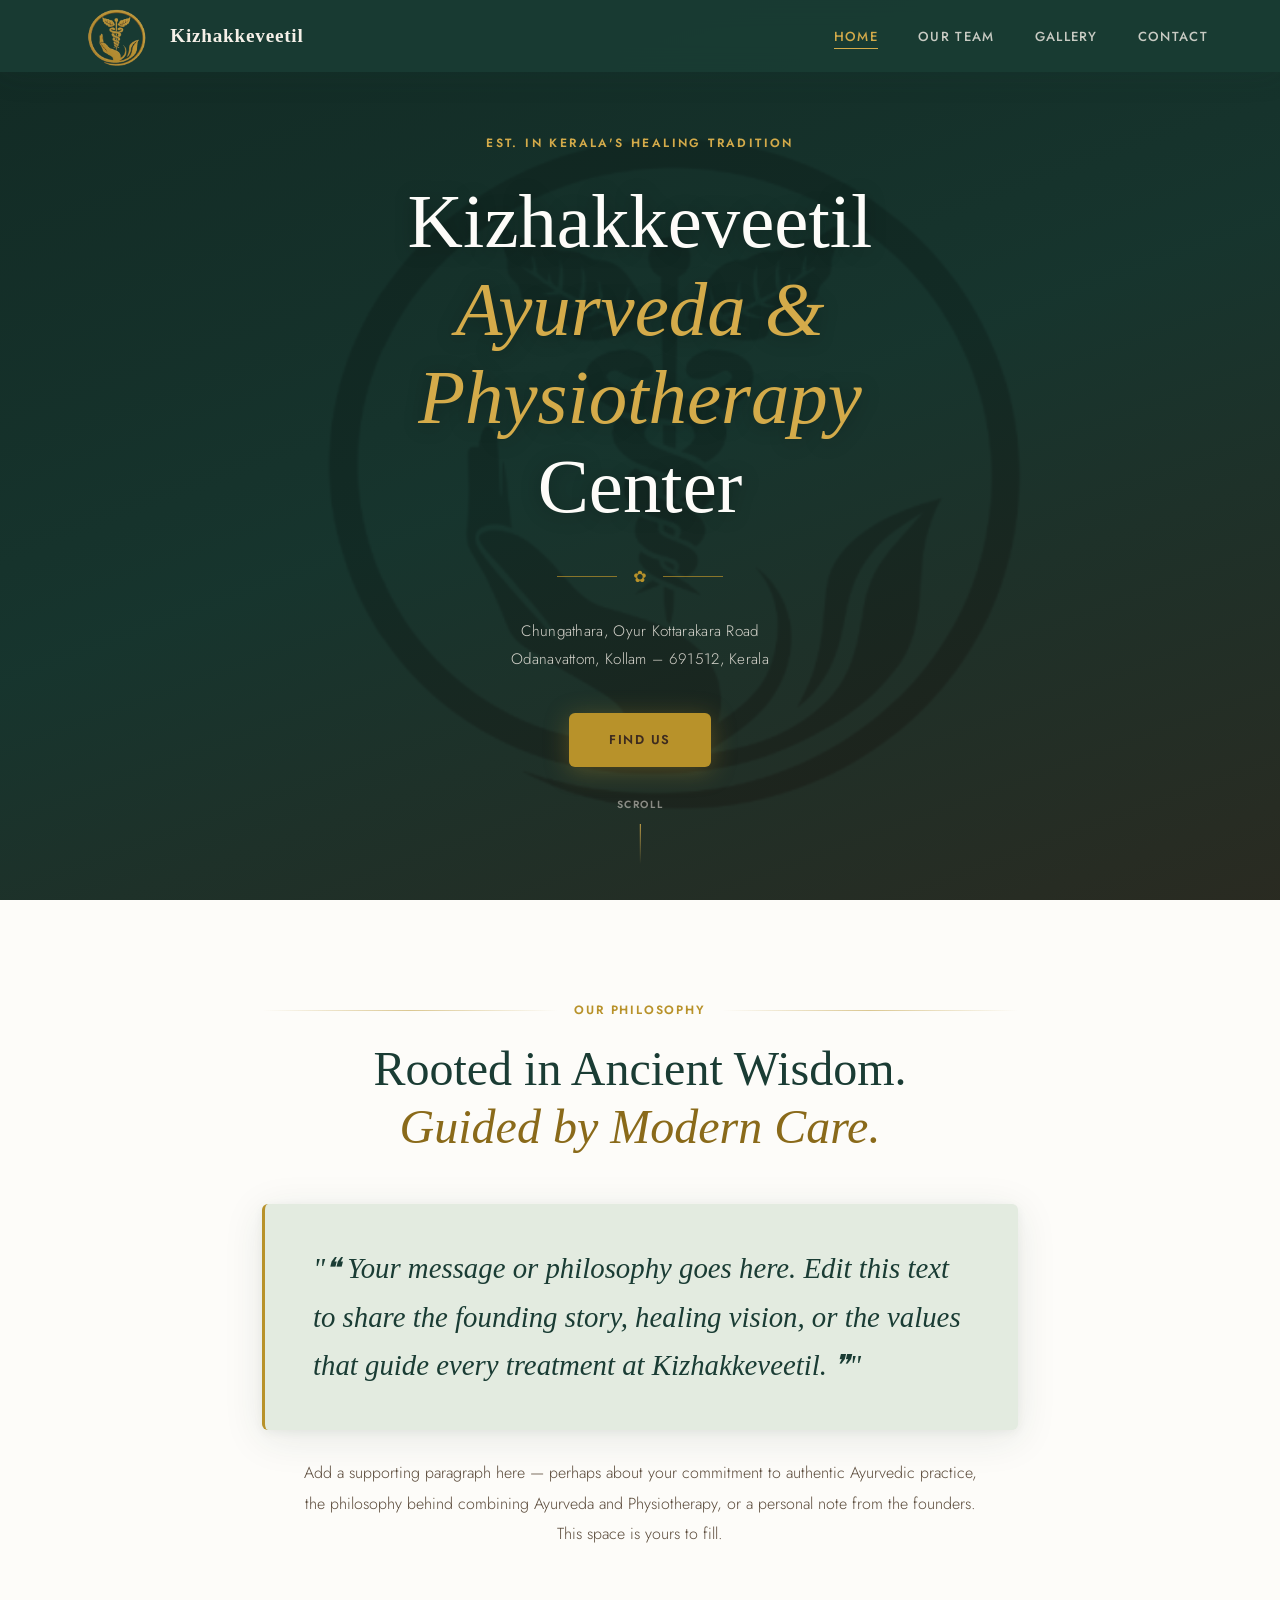
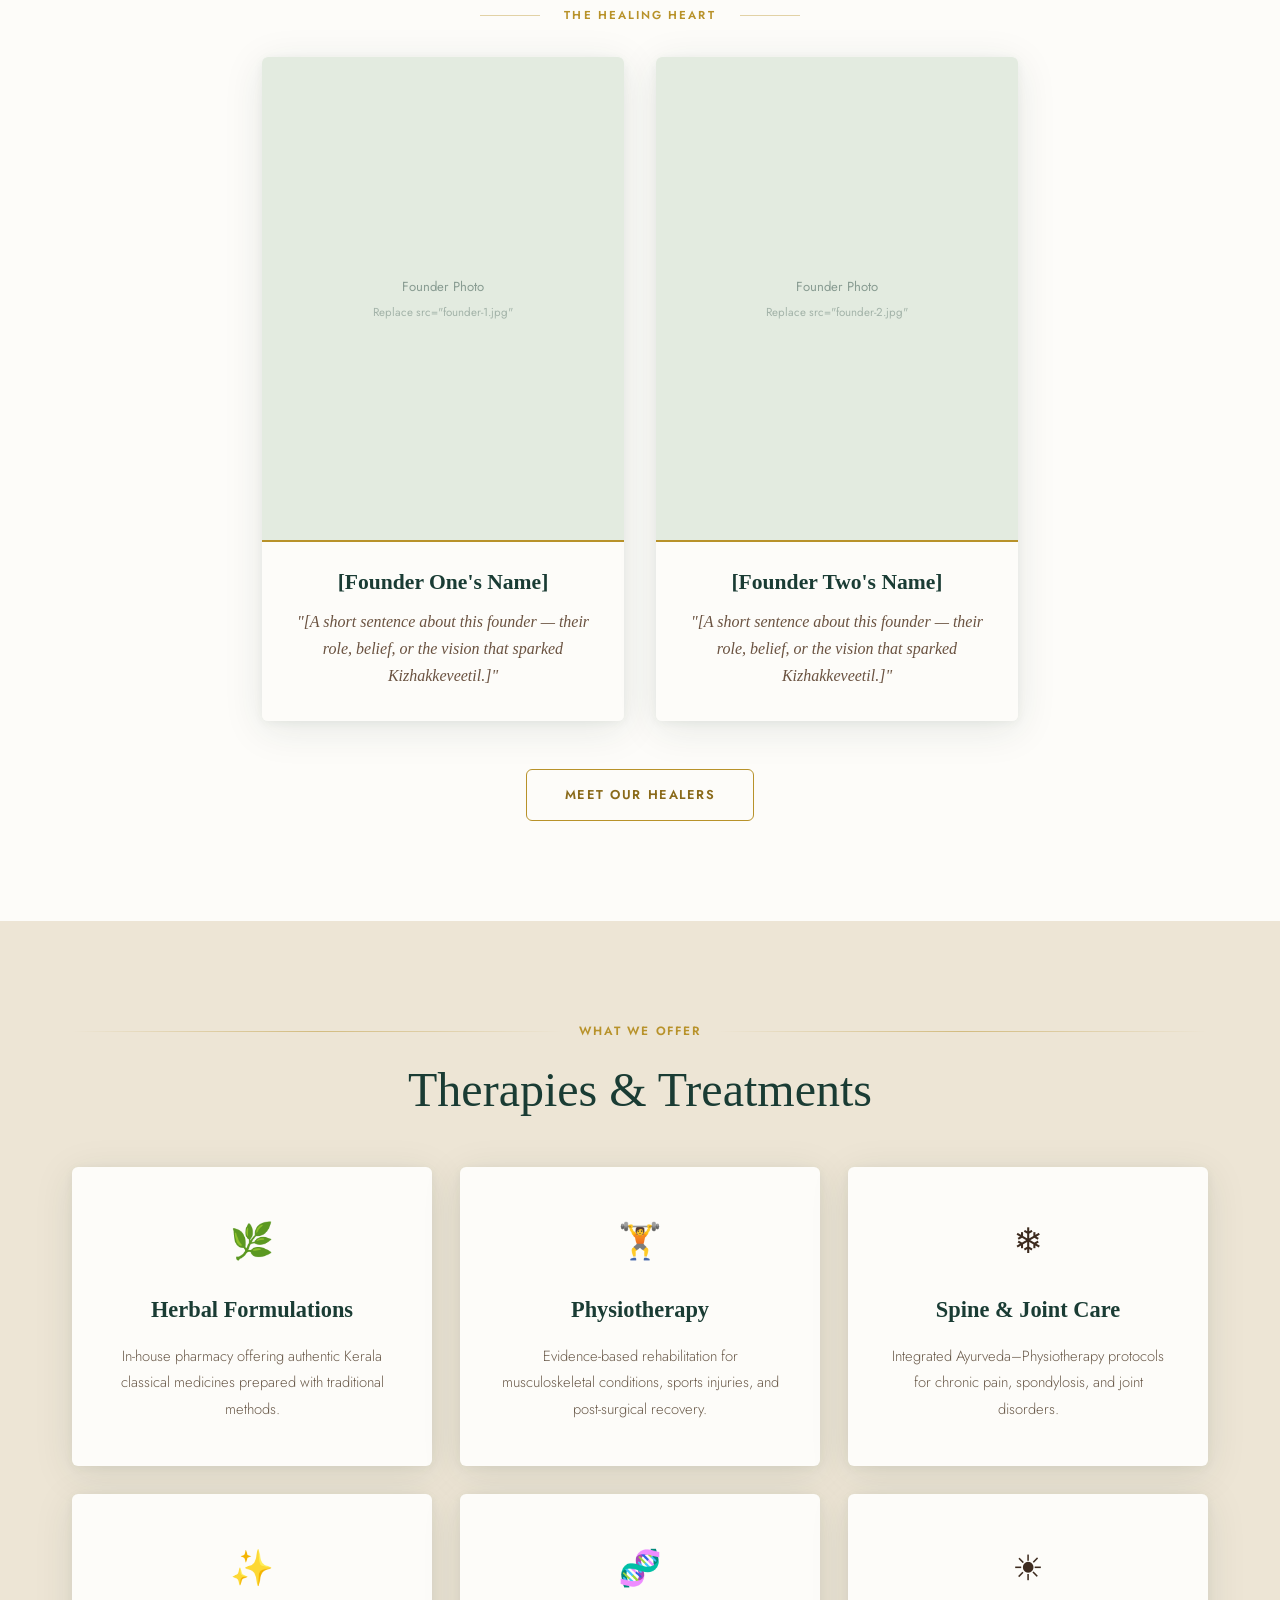
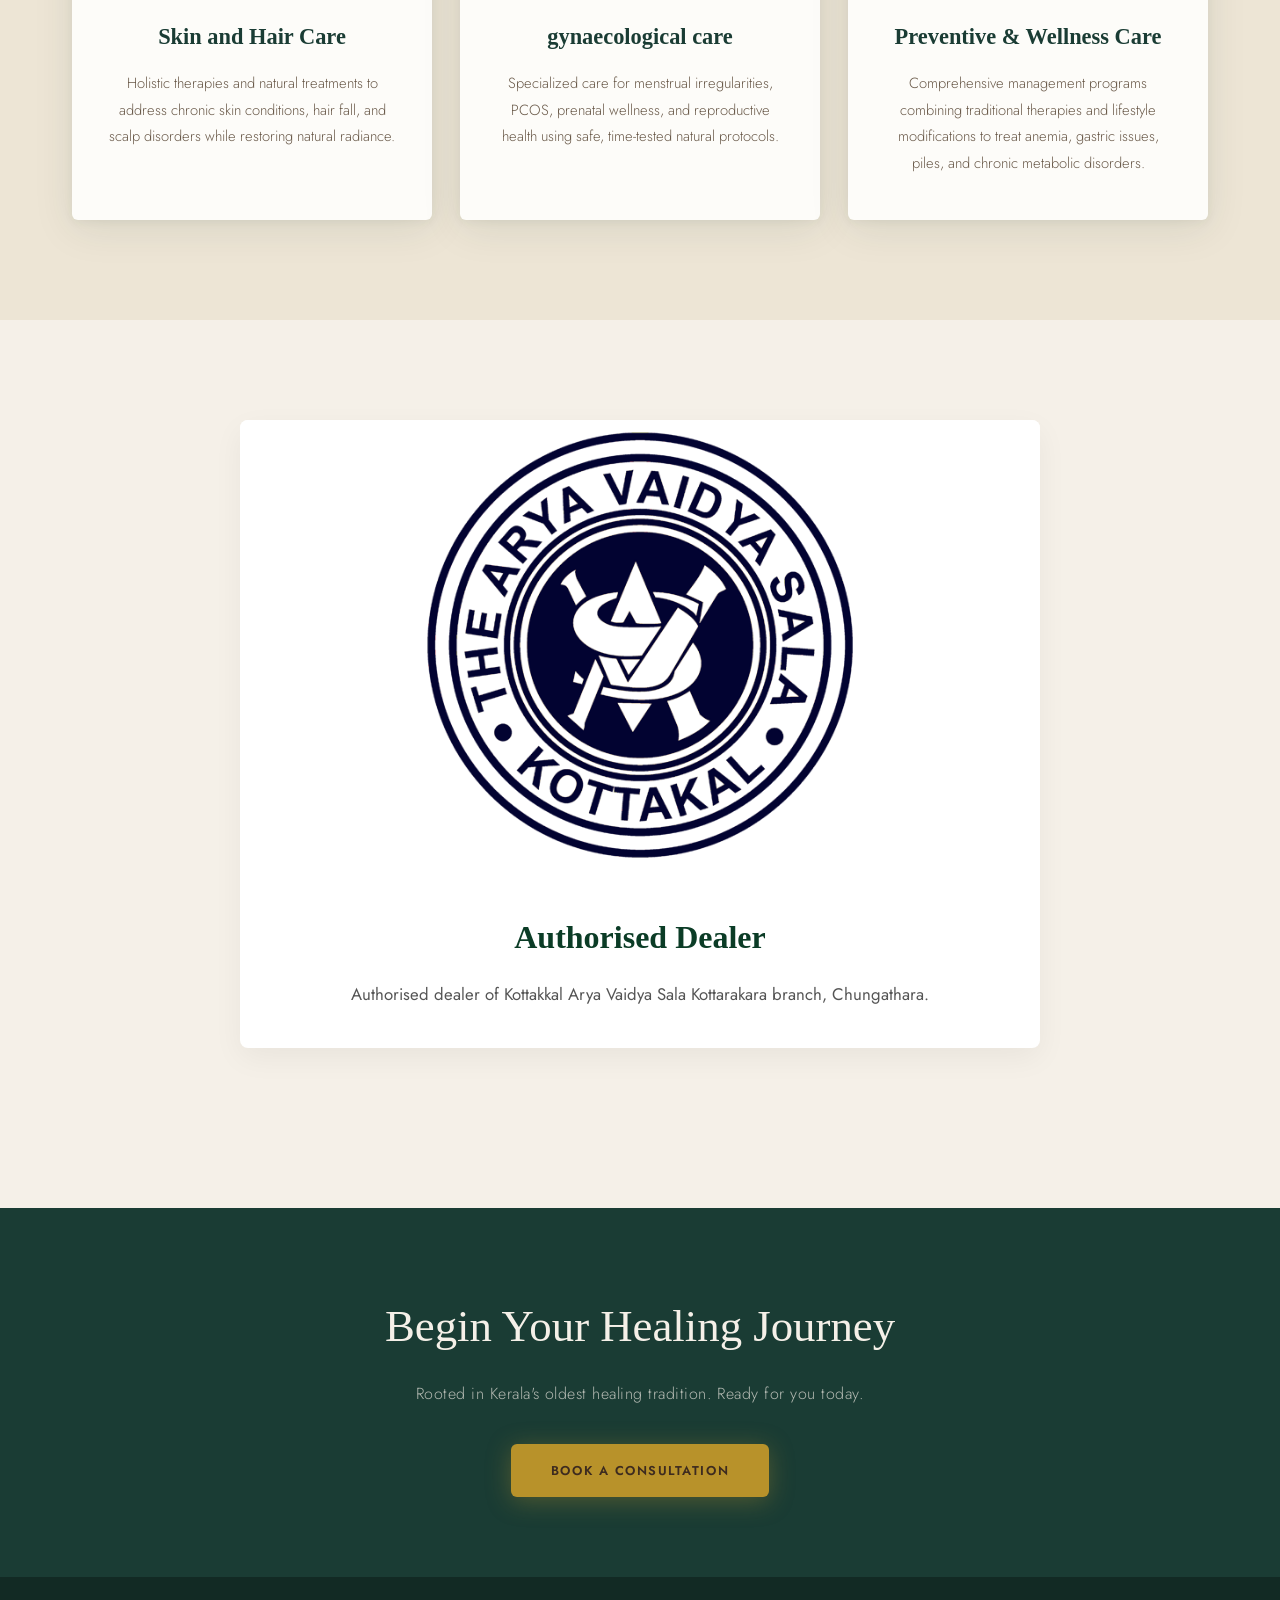
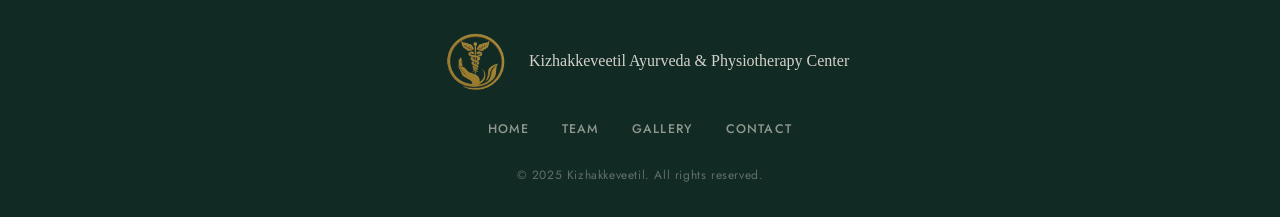
==== commit 1d873c98: "kottakal edit" ====
--- a/index.html
+++ b/index.html
@@ -195,9 +195,9 @@
           <img src="images/kottakal.png" alt="Featured Treatment Showcase" class="showcase-img" />
         </div>
         <div class="showcase-content">
-          <h3 class="showcase-title">Our Signature Holistic Experience</h3>
+          <h3 class="showcase-title">Authorised Dealer</h3>
           <p class="showcase-text">
-            This is your editable text area below the large image. You can describe your signature treatment, specialized infrastructure, or advanced therapeutic techniques here. Use it to draw maximum attention on desktop devices.
+            Authorised dealer of Kottakkal Arya Vaidya Sala Kottarakara branch, Chungathara. 
           </p>
           </div>
       </div>
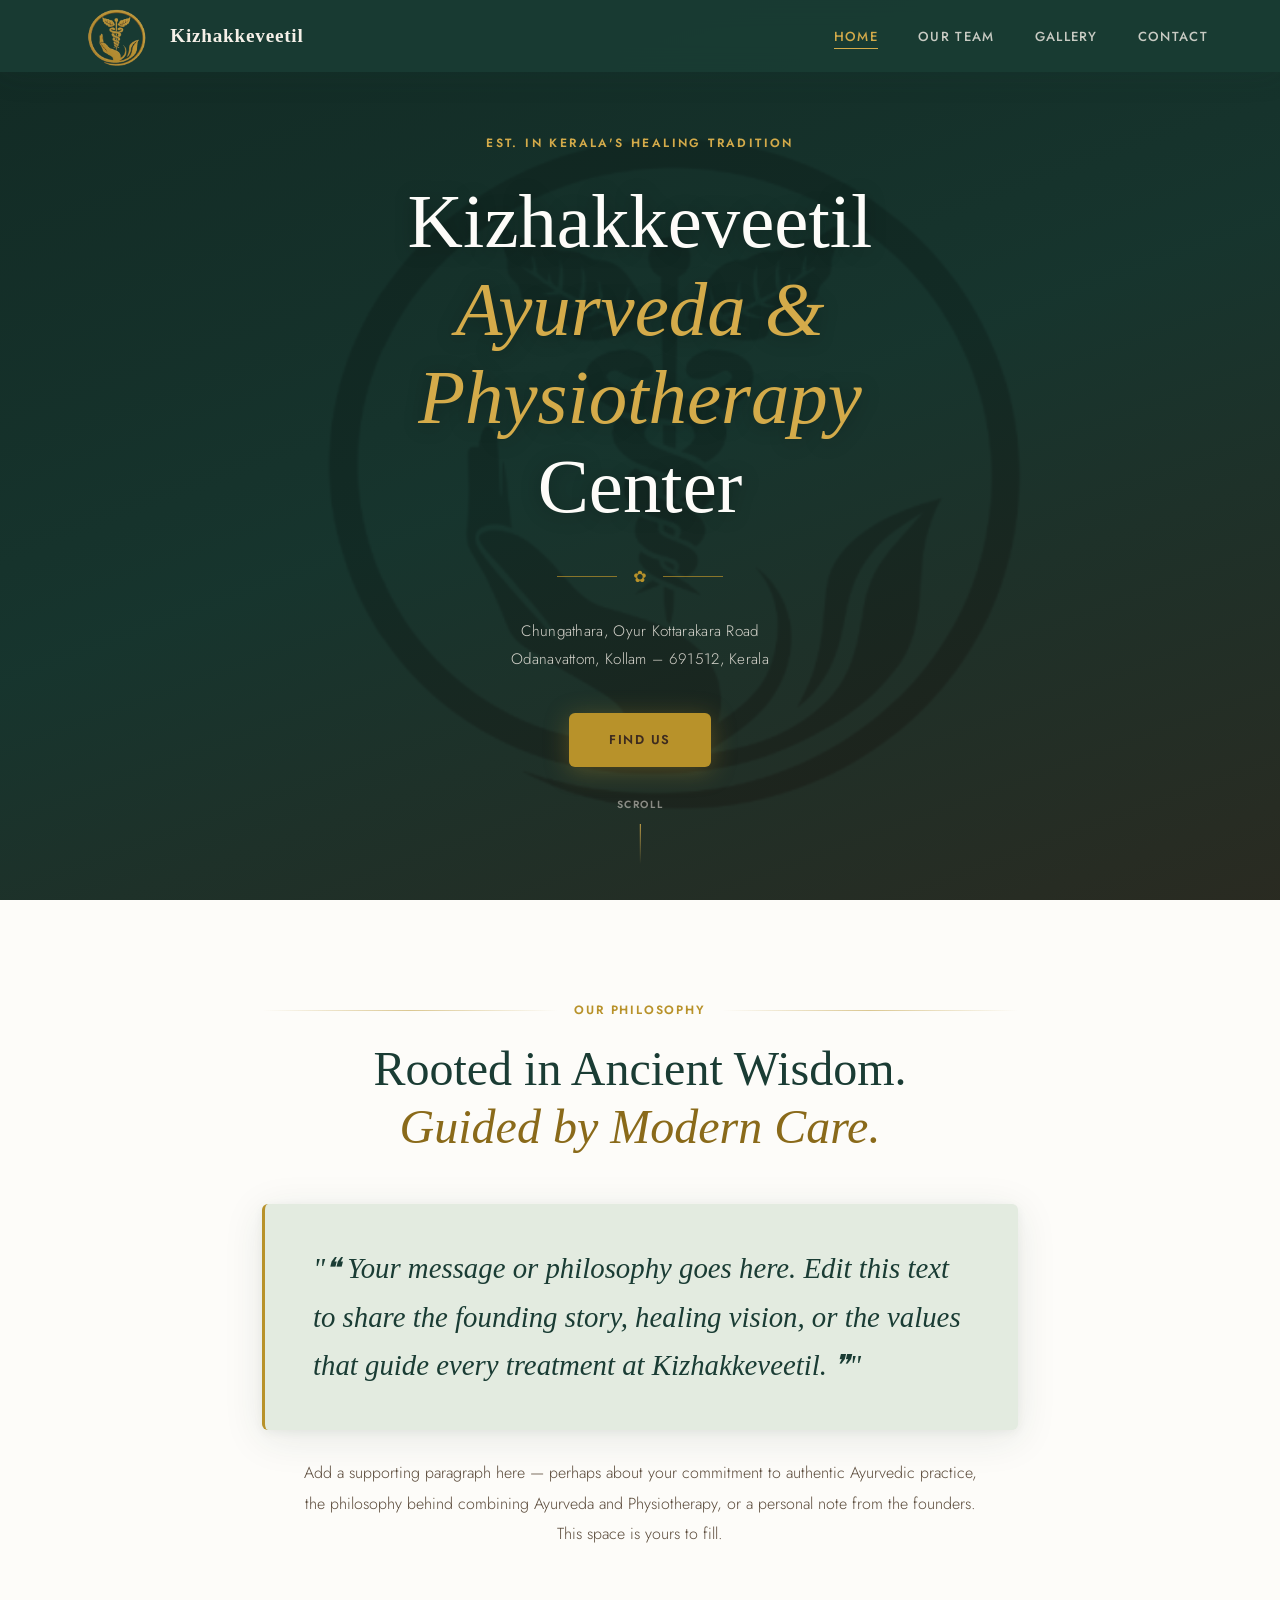
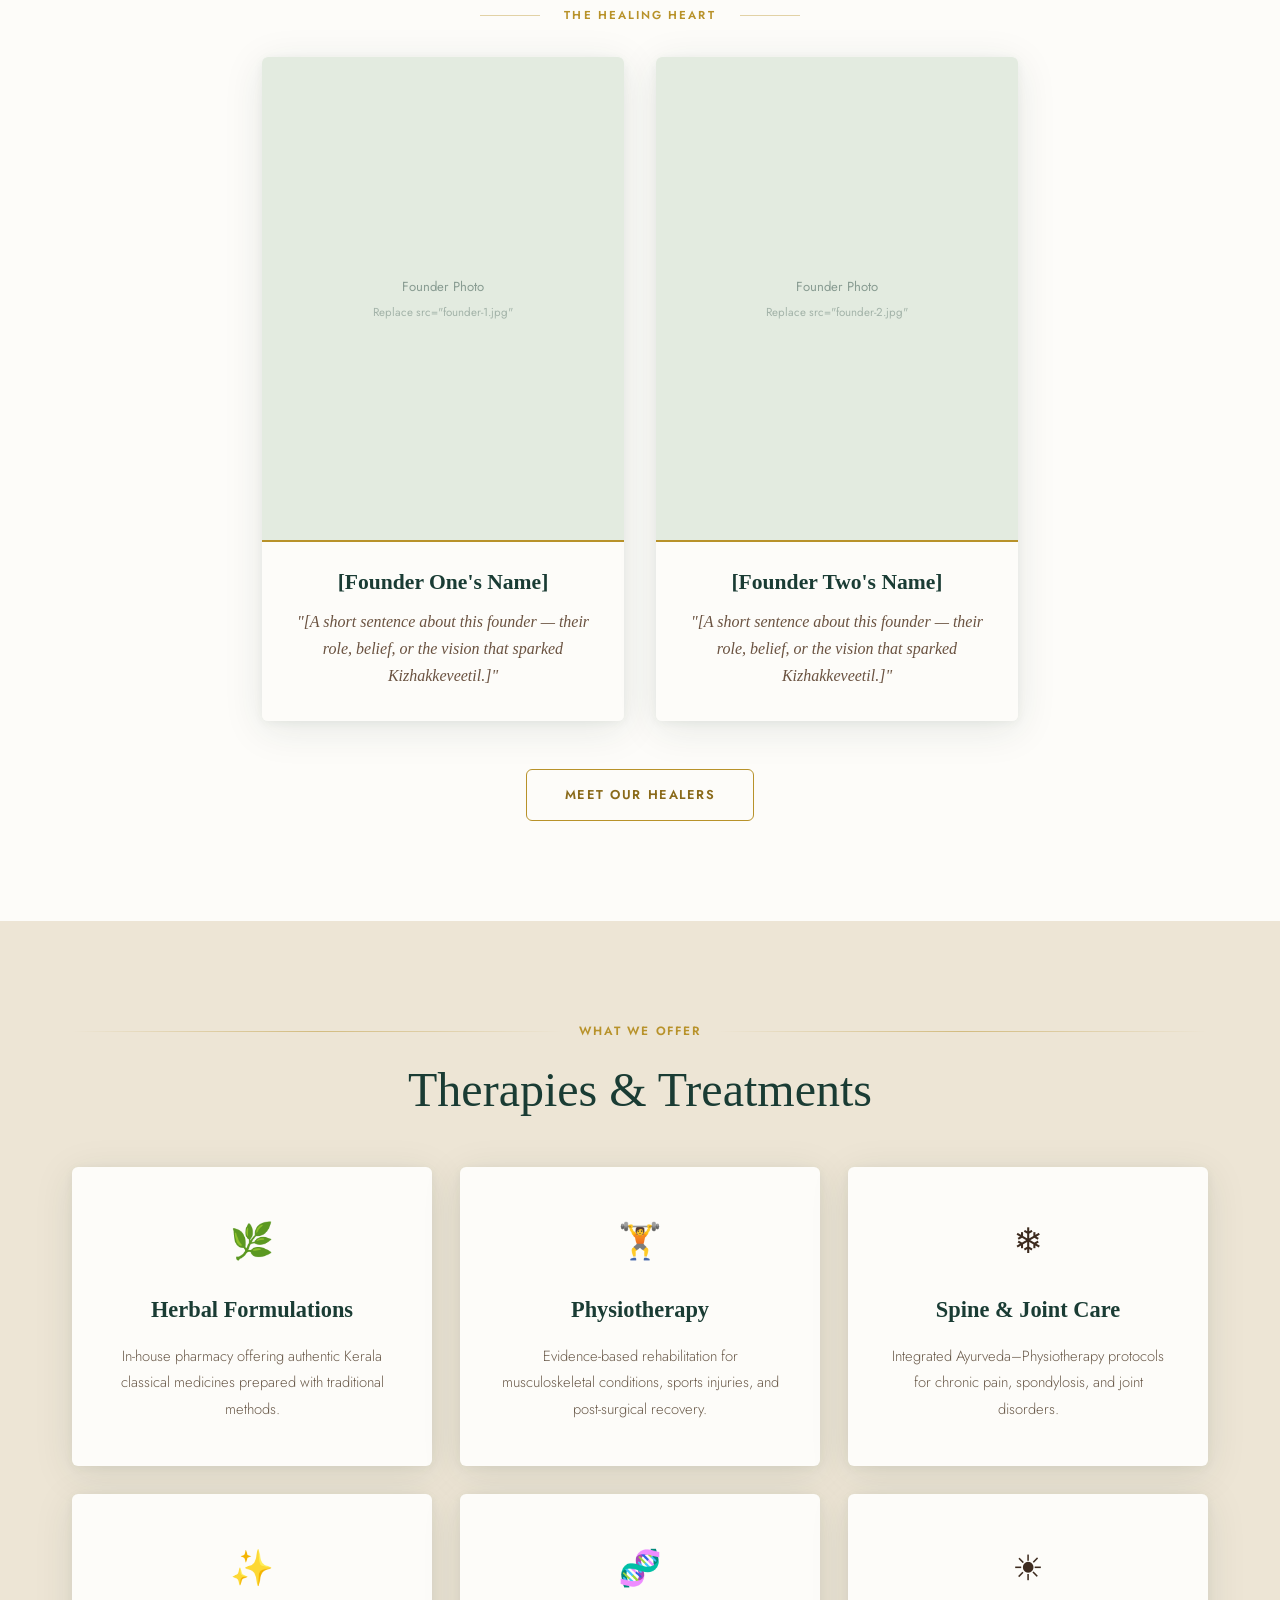
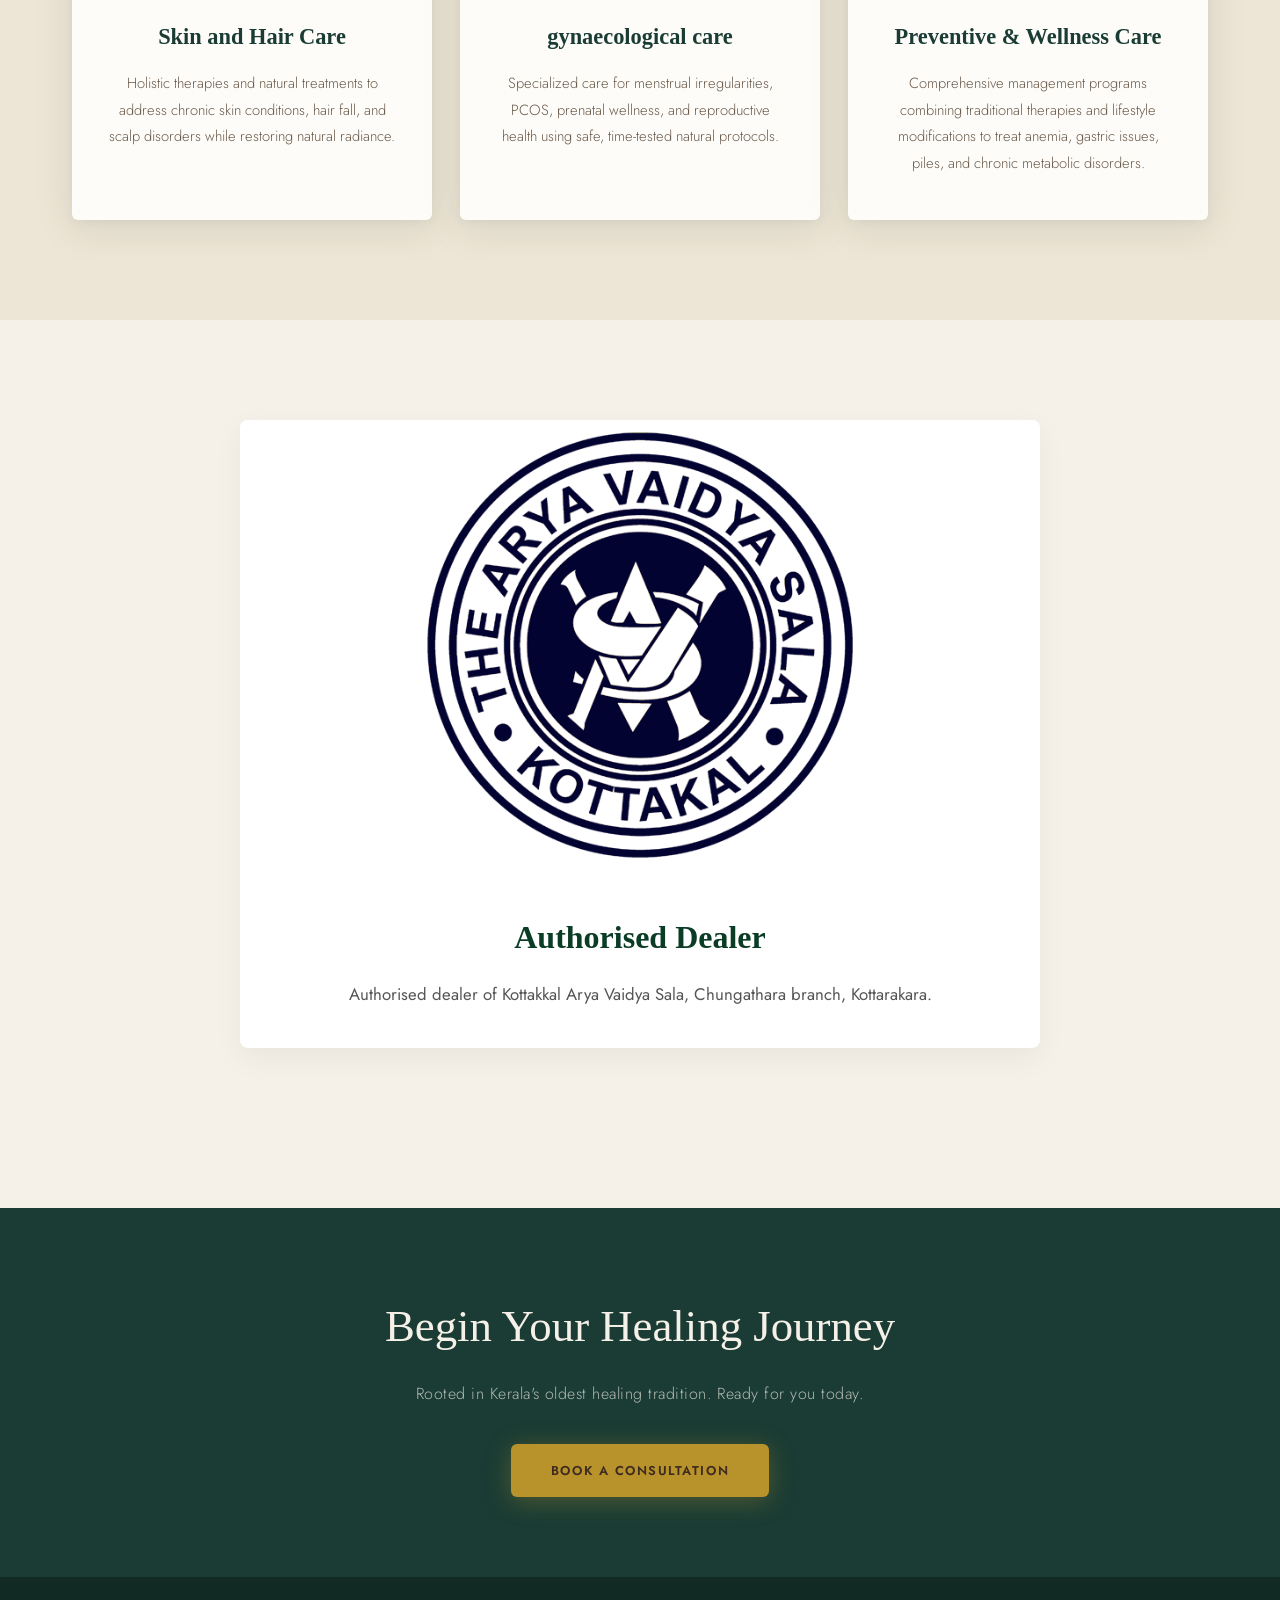
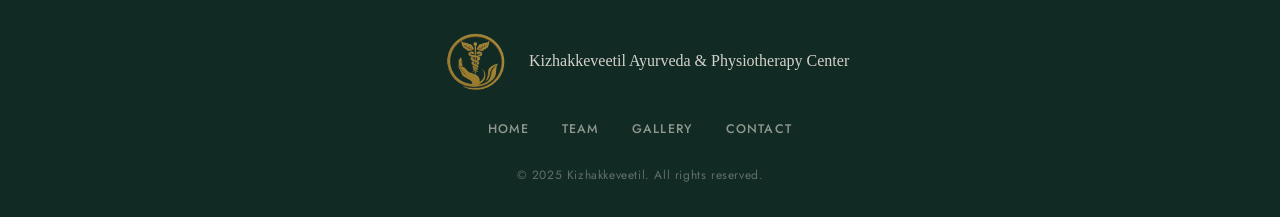
==== commit e083ab52: "f" ====
--- a/index.html
+++ b/index.html
@@ -197,7 +197,7 @@
         <div class="showcase-content">
           <h3 class="showcase-title">Authorised Dealer</h3>
           <p class="showcase-text">
-            Authorised dealer of Kottakkal Arya Vaidya Sala Kottarakara branch, Chungathara. 
+            Authorised dealer of Kottakkal Arya Vaidya Sala, Chungathara branch, Kottarakara. 
           </p>
           </div>
       </div>
